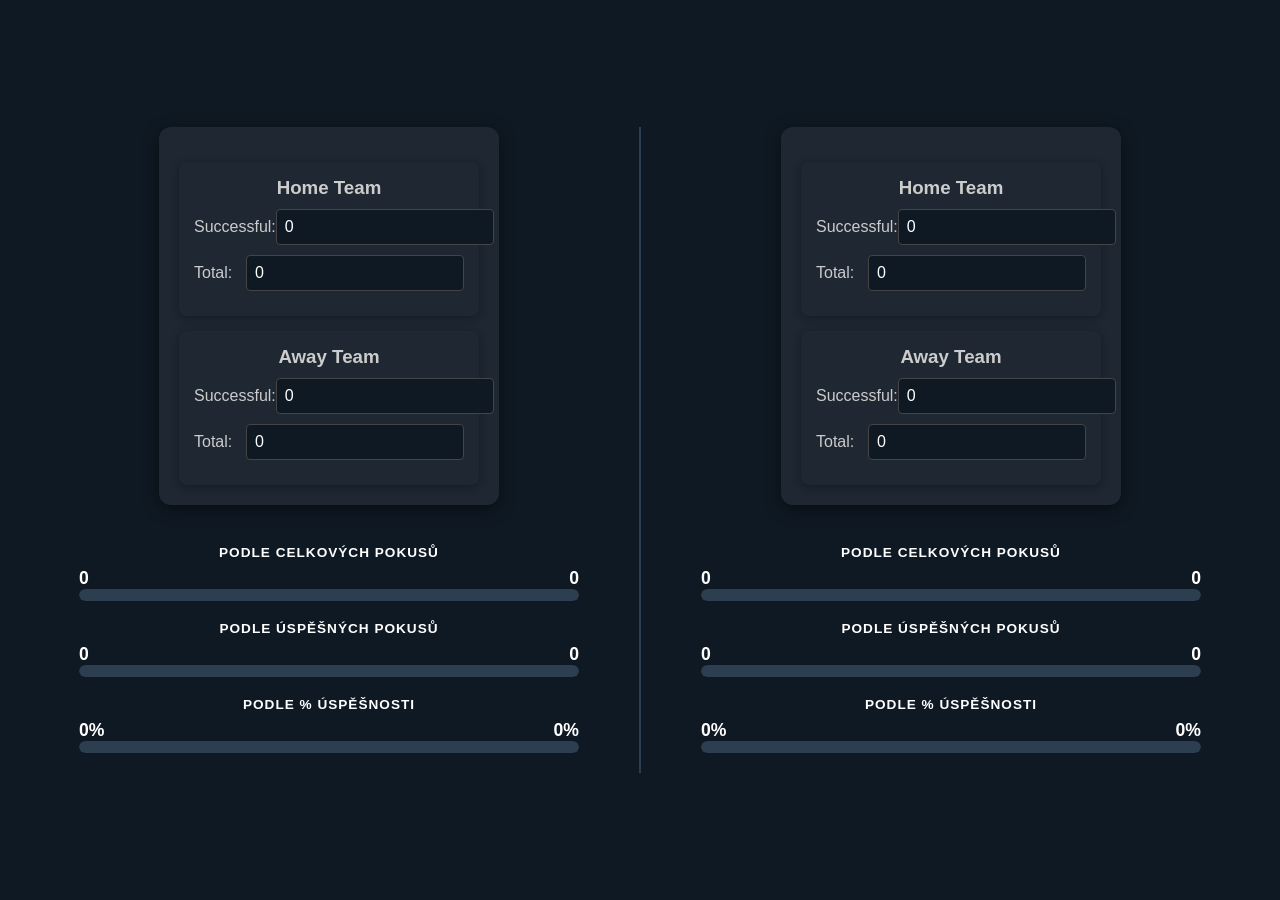
==== index.html @ d3aed13c "Rename stats.html to index.html" ====
<!DOCTYPE html>
<html lang="cs">
<head>
    <meta charset="UTF-8">
    <meta name="viewport" content="width=device-width, initial-scale=1.0">
    <title>Stats Thermometer Simulator</title>
    <style>
        body {
            font-family: -apple-system, BlinkMacSystemFont, "Segoe UI", Roboto, Helvetica, Arial, sans-serif;
            background-color: #0f1923; /* Tmavé pozadí jako na screenu */
            color: white;
            display: flex;
            flex-direction: column;
            align-items: center;
            justify-content: center;
            height: 100vh;
            margin: 0;
        }

        /* Styles for the main container holding two simulators */
        #app-container {
            display: flex;
            justify-content: center;
            align-items: flex-start; /* Align items to the top if they have different heights */
            gap: 40px; /* Space between simulators */
            padding: 20px;
            box-sizing: border-box;
            width: 100%; /* Take full width */
            max-width: 1200px; /* Limit overall width */
        }

        .simulator-instance {
            display: flex;
            flex-direction: column;
            align-items: center;
            /* Flex-grow to allow expansion, flex-shrink to allow shrinking, flex-basis to set initial size */
            flex: 1 1 45%; /* Each simulator takes roughly 45% of width, allowing gap */
            min-width: 350px; /* Minimum width for each simulator */
            max-width: 500px; /* Max width for each simulator */
        }

        /* Separator style */
        .simulator-separator {
            width: 2px;
            background-color: #2c3e50; /* Dark grey line */
            height: 100%; /* Take full height of app-container content */
            align-self: stretch; /* Make it stretch to fill the height */
            margin: 0 20px;
        }


        .controls {
            background: #1e2732;
            padding: 20px;
            border-radius: 12px;
            margin-bottom: 40px;
            width: 300px;
            box-shadow: 0 4px 15px rgba(0,0,0,0.5);
        }

        .control-group {
            margin-bottom: 15px;
        }

        label {
            display: block;
            margin-bottom: 5px;
            font-size: 0.9em;
            color: #ccc;
        }

        input[type="range"] {
            width: 100%;
            cursor: pointer;
        }

        .values-display {
            display: flex;
            justify-content: space-between;
            margin-bottom: 5px;
            font-weight: bold;
        }

        /* --- VIZUALIZACE TEPLOMĚRU --- */
        .stat-row {
            width: 500px;
            margin-bottom: 20px;
        }

        .stat-title {
            text-align: center;
            font-weight: bold;
            margin-bottom: 8px;
            text-transform: uppercase;
            font-size: 0.85em;
            letter-spacing: 1px;
        }

        .bar-container {
            display: flex;
            align-items: center;
            height: 12px; /* Výška baru */
            background-color: #0f1923;
            border-radius: 6px;
            overflow: hidden;
            position: relative;
        }

        /* Pozadí pro prázdná místa (volitelné) */
        .bar-bg {
            position: absolute;
            top: 0; left: 0; right: 0; bottom: 0;
            background: #2c3e50;
            z-index: 0;
            border-radius: 6px;
        }

        .bar {
            height: 100%;
            transition: width 0.3s ease; /* Animace změny */
            z-index: 1;
        }

        .bar-home {
            background-color: #e31b23; /* Červená */
        }

        .bar-away {
            background-color: #ffffff; /* Bílá */
        }

        /* New styles for segments to make bars grow from center */
        .bar-segment {
            height: 100%;
            display: flex;
            flex: 1; /* Each takes 50% width of the container */
            align-items: center;
        }
        .bar-segment.left {
            justify-content: flex-end; /* Bar grows from right to left (towards center) */
            padding-right: 2px; /* For the middle gap */
        }
        .bar-segment.right {
            justify-content: flex-start; /* Bar grows from left to right (towards center) */
            padding-left: 2px; /* For the middle gap */
        }

        .numbers {
            display: flex;
            justify-content: space-between;
            margin-top: 5px;
            font-weight: bold;
            font-size: 1.1em;
        }

        /* New styles for team input sections */
        .team-inputs {
            background: #1e2732;
            padding: 15px;
            border-radius: 8px;
            margin-top: 15px;
            box-shadow: 0 2px 10px rgba(0,0,0,0.3);
            width: 100%; /* Make team inputs fill their container */
            box-sizing: border-box; /* Include padding in width */
        }

        .team-inputs h3 {
            margin-top: 0;
            margin-bottom: 10px;
            color: #ccc;
            text-align: center;
        }

        .input-group {
            display: flex;
            justify-content: space-between;
            align-items: center;
            margin-bottom: 10px;
        }

        .input-group label {
            flex-basis: 40%;
            margin-bottom: 0;
            font-size: 1em;
        }

        .input-group input[type="number"] {
            flex-basis: 55%;
            padding: 8px;
            border: 1px solid #444;
            border-radius: 4px;
            background-color: #0f1923;
            color: white;
            font-size: 1em;
        }
    </style>
</head>
<body>

    <div id="app-container"></div>

    <script>
        // Modified update function to accept instanceId
        function update(instanceId) {
            // Helper function to get element by ID with instanceId suffix
            const getEl = (id) => document.getElementById(id + instanceId);

            // 1. Získání hodnot z nových textových polí
            const homeSuccessful = parseInt(getEl('homeSuccessful').value) || 0;
            const homeTotal = parseInt(getEl('homeTotal').value) || 0;
            const awaySuccessful = parseInt(getEl('awaySuccessful').value) || 0;
            const awayTotal = parseInt(getEl('awayTotal').value) || 0;

            // Ensure total attempts are not zero to avoid division by zero
            const safeHomeTotal = homeTotal === 0 ? 1 : homeTotal;
            const safeAwayTotal = awayTotal === 0 ? 1 : awayTotal;

            // Calculate percentages
            const homePercentage = (homeSuccessful / safeHomeTotal) * 100;
            const awayPercentage = (awaySuccessful / safeAwayTotal) * 100;

            // Update textů pro složené statistiky
            getEl('displayHomeComposite').innerText = homeTotal; // Zobrazuje pouze celkové pokusy
            getEl('displayAwayComposite').innerText = awayTotal; // Zobrazuje pouze celkové pokusy
            getEl('displayHomeSuccessfulValue').innerText = homeSuccessful;
            getEl('displayAwaySuccessfulValue').innerText = awaySuccessful;
            getEl('displayHomePercentage').innerText = `${homePercentage.toFixed(0)}%`; // New display for percentage bar
            getEl('displayAwayPercentage').innerText = `${awayPercentage.toFixed(0)}%`; // New display for percentage bar

            let widthHomeTotal = 0;
            let widthAwayTotal = 0;
            let widthHomeSuccessful = 0;
            let widthAwaySuccessful = 0;
            let widthHomePercentage = 0; // New width variable
            let widthAwayPercentage = 0; // New width variable

            // LOGIKA pro horní teploměr (Podle celkových pokusů)
            const totalAllAttempts = homeTotal + awayTotal;
            if (totalAllAttempts === 0) {
                widthHomeTotal = 0;
                widthAwayTotal = 0;
            } else {
                widthHomeTotal = (homeTotal / totalAllAttempts) * 100;
                widthAwayTotal = (awayTotal / totalAllAttempts) * 100;
            }

            // LOGIKA pro dolní teploměr (Podle úspěšných pokusů)
            const totalAllSuccessful = homeSuccessful + awaySuccessful;
            if (totalAllSuccessful === 0) {
                widthHomeSuccessful = 0;
                widthAwaySuccessful = 0;
            } else {
                widthHomeSuccessful = (homeSuccessful / totalAllSuccessful) * 100;
                widthAwaySuccessful = (awaySuccessful / totalAllSuccessful) * 100;
            }

            // LOGIKA pro třetí teploměr (Podle % úspěšnosti)
            widthHomePercentage = homePercentage;
            widthAwayPercentage = awayPercentage;

            // Cap at 100%
            if (widthHomePercentage > 100) widthHomePercentage = 100;
            if (widthAwayPercentage > 100) widthAwayPercentage = 100;


            // Aplikace do CSS (změněno pro tři bary)
            // Dynamická změna barev podle větší hodnoty pro horní bar (Podle celkových pokusů)
            if (homeTotal > awayTotal) {
                getEl('barHomeTotal').style.backgroundColor = '#e31b23'; // Červená
                getEl('barAwayTotal').style.backgroundColor = '#ffffff'; // Bílá
            } else if (awayTotal > homeTotal) {
                getEl('barHomeTotal').style.backgroundColor = '#ffffff'; // Bílá
                getEl('barAwayTotal').style.backgroundColor = '#e31b23'; // Červená
            } else { // homeTotal == awayTotal
                getEl('barHomeTotal').style.backgroundColor = '#ffffff'; // Bílá
                getEl('barAwayTotal').style.backgroundColor = '#ffffff'; // Bílá
            }

            // Dynamická změna barev podle větší hodnoty pro druhý bar (Podle úspěšných pokusů)
            if (homeSuccessful > awaySuccessful) {
                getEl('barHomeSuccessful').style.backgroundColor = '#e31b23'; // Červená
                getEl('barAwaySuccessful').style.backgroundColor = '#ffffff'; // Bílá
            } else if (awaySuccessful > homeSuccessful) {
                getEl('barHomeSuccessful').style.backgroundColor = '#ffffff'; // Bílá
                getEl('barAwaySuccessful').style.backgroundColor = '#e31b23'; // Červená
            } else { // homeSuccessful == awaySuccessful
                getEl('barHomeSuccessful').style.backgroundColor = '#ffffff'; // Bílá
                getEl('barAwaySuccessful').style.backgroundColor = '#ffffff'; // Bílá
            }

            // Dynamická změna barev podle větší hodnoty pro třetí bar (Podle % úspěšnosti)
            if (homePercentage > awayPercentage) {
                getEl('barHomePercentage').style.backgroundColor = '#e31b23'; // Červená
                getEl('barAwayPercentage').style.backgroundColor = '#ffffff'; // Bílá
            } else if (awayPercentage > homePercentage) {
                getEl('barHomePercentage').style.backgroundColor = '#ffffff'; // Bílá
                getEl('barAwayPercentage').style.backgroundColor = '#e31b23'; // Červená
            } else { // homePercentage == awayPercentage
                getEl('barHomePercentage').style.backgroundColor = '#ffffff'; // Bílá
                getEl('barAwayPercentage').style.backgroundColor = '#ffffff'; // Bílá
            }

            getEl('barHomeTotal').style.width = widthHomeTotal + '%';
            getEl('barAwayTotal').style.width = widthAwayTotal + '%';
            getEl('barHomeSuccessful').style.width = widthHomeSuccessful + '%';
            getEl('barAwaySuccessful').style.width = widthAwaySuccessful + '%';
            getEl('barHomePercentage').style.width = widthHomePercentage + '%'; // New width application
            getEl('barAwayPercentage').style.width = widthAwayPercentage + '%'; // New width application
        }

        // Function to generate simulator HTML with unique IDs
        function generateSimulator(instanceId) {
            return `
                <div class="simulator-instance">
                    <div class="controls">
                        <div class="team-inputs">
                            <h3>Home Team</h3>
                            <div class="input-group">
                                <label for="homeSuccessful${instanceId}">Successful:</label>
                                <input type="number" id="homeSuccessful${instanceId}" value="0" oninput="update('${instanceId}')">
                            </div>
                            <div class="input-group">
                                <label for="homeTotal${instanceId}">Total:</label>
                                <input type="number" id="homeTotal${instanceId}" value="0" oninput="update('${instanceId}')">
                            </div>
                        </div>

                        <div class="team-inputs">
                            <h3>Away Team</h3>
                            <div class="input-group">
                                <label for="awaySuccessful${instanceId}">Successful:</label>
                                <input type="number" id="awaySuccessful${instanceId}" value="0" oninput="update('${instanceId}')">
                            </div>
                            <div class="input-group">
                                <label for="awayTotal${instanceId}">Total:</label>
                                <input type="number" id="awayTotal${instanceId}" value="0" oninput="update('${instanceId}')">
                            </div>
                        </div>
                    </div>

                    <div class="stat-row">
                        <div class="stat-title">Podle celkových pokusů</div>
                        
                        <div class="numbers">
                            <span id="displayHomeComposite${instanceId}">0</span>
                            <span id="displayAwayComposite${instanceId}">0</span>
                        </div>

                        <div class="bar-container">
                            <div class="bar-bg"></div>
                            <div class="bar-segment left">
                                <div class="bar bar-home" id="barHomeTotal${instanceId}"></div>
                            </div>
                            <div class="bar-segment right">
                                <div class="bar bar-away" id="barAwayTotal${instanceId}"></div>
                            </div>
                        </div>
                    </div>

                    <div class="stat-row">
                        <div class="stat-title">Podle úspěšných pokusů</div>
                        
                        <div class="numbers">
                            <span id="displayHomeSuccessfulValue${instanceId}">0</span>
                            <span id="displayAwaySuccessfulValue${instanceId}">0</span>
                        </div>

                        <div class="bar-container">
                            <div class="bar-bg"></div>
                            <div class="bar-segment left">
                                <div class="bar bar-home" id="barHomeSuccessful${instanceId}"></div>
                            </div>
                            <div class="bar-segment right">
                                <div class="bar bar-away" id="barAwaySuccessful${instanceId}"></div>
                            </div>
                        </div>
                    </div>

                    <div class="stat-row">
                        <div class="stat-title">Podle % úspěšnosti</div>
                        
                        <div class="numbers">
                            <span id="displayHomePercentage${instanceId}">0%</span>
                            <span id="displayAwayPercentage${instanceId}">0%</span>
                        </div>

                        <div class="bar-container">
                            <div class="bar-bg"></div>
                            <div class="bar-segment left">
                                <div class="bar bar-home" id="barHomePercentage${instanceId}"></div>
                            </div>
                            <div class="bar-segment right">
                                <div class="bar bar-away" id="barAwayPercentage${instanceId}"></div>
                            </div>
                        </div>
                    </div>
                </div>
            `;
        }

        // Init: Generate two simulators and append them
        document.addEventListener('DOMContentLoaded', () => {
            const appContainer = document.getElementById('app-container');
            appContainer.innerHTML = generateSimulator('1');
            appContainer.innerHTML += `<div class="simulator-separator"></div>`; // Separator
            appContainer.innerHTML += generateSimulator('2');

            // Initial update for both instances
            update('1');
            update('2');
        });
    </script>
</body>
</html>
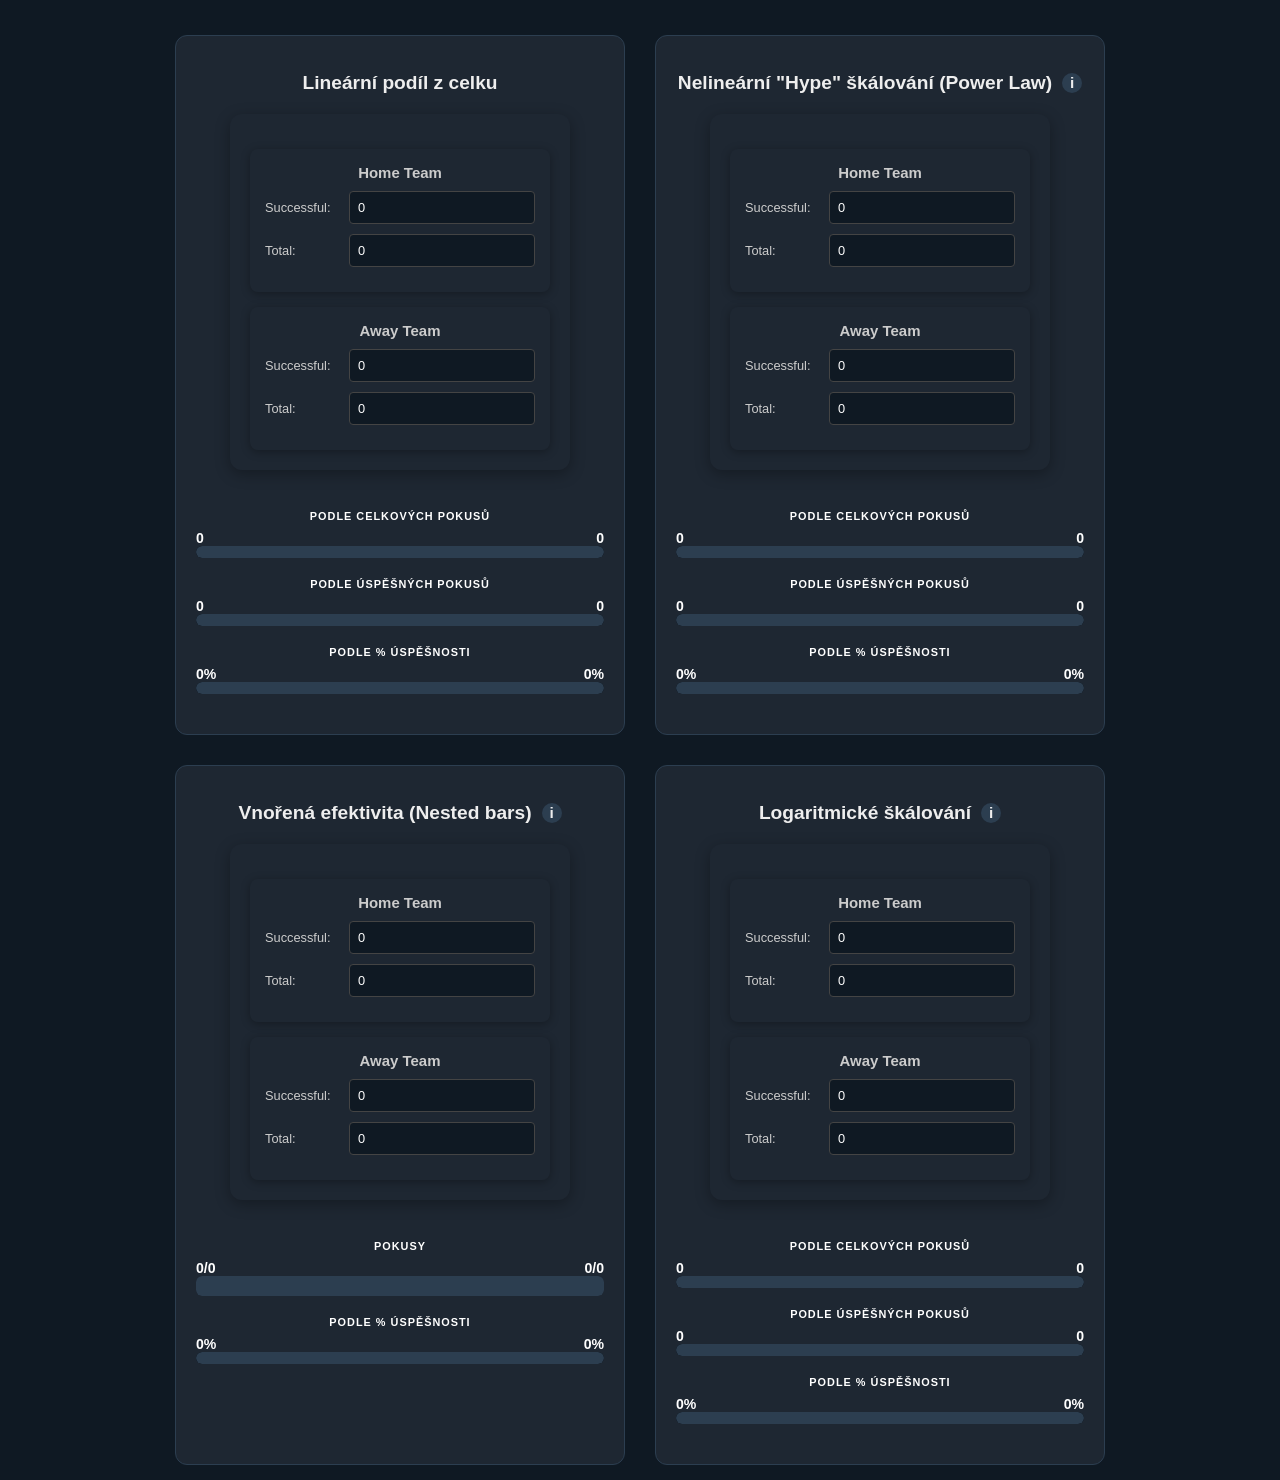
==== commit 1dc6d278: "Add files via upload" ====
--- a/index.html
+++ b/index.html
@@ -12,50 +12,135 @@
             display: flex;
             flex-direction: column;
             align-items: center;
-            justify-content: center;
-            height: 100vh;
+            /* Removed justify-content: center and height: 100vh */
+            min-height: 100vh; /* Ensure it takes at least 100vh, but can grow */
             margin: 0;
+            font-size: 0.8em; /* Global font size reduction */
+            padding-top: 20px; /* Add some top padding */
         }
 
         /* Styles for the main container holding two simulators */
         #app-container {
-            display: flex;
+            display: grid; /* Changed to grid */
+            grid-template-columns: 1fr 1fr; /* Two equal columns */
+            gap: 30px; /* Reduced gap slightly for 80% scale */
+            padding: 15px; /* Reduced padding */
+            box-sizing: border-box;
+            width: 100%;
+            max-width: 960px; /* Scaled down to 80% of 1200px */
+        }
+
+        .simulator-instance {
+            display: flex;
+            flex-direction: column;
+            align-items: center;
+            width: 100%; /* Fill the grid cell */
+            box-sizing: border-box; /* Include padding in width */
+            max-width: none; /* Remove previous max-width */
+            /* Add border for visual separation */
+            border: 1px solid #2c3e50;
+            border-radius: 12px;
+            padding: 20px;
+            background: #1e2732;
+        }
+
+        .simulator-title {
+            font-size: 1.5em;
+            font-weight: bold;
+            margin-bottom: 20px;
+            color: #eee;
+            text-align: center;
+            display: flex; /* To align title and icon */
+            align-items: center;
             justify-content: center;
-            align-items: flex-start; /* Align items to the top if they have different heights */
-            gap: 40px; /* Space between simulators */
-            padding: 20px;
-            box-sizing: border-box;
-            width: 100%; /* Take full width */
-            max-width: 1200px; /* Limit overall width */
-        }
-
-        .simulator-instance {
-            display: flex;
-            flex-direction: column;
-            align-items: center;
-            /* Flex-grow to allow expansion, flex-shrink to allow shrinking, flex-basis to set initial size */
-            flex: 1 1 45%; /* Each simulator takes roughly 45% of width, allowing gap */
-            min-width: 350px; /* Minimum width for each simulator */
-            max-width: 500px; /* Max width for each simulator */
-        }
-
-        /* Separator style */
-        .simulator-separator {
-            width: 2px;
-            background-color: #2c3e50; /* Dark grey line */
-            height: 100%; /* Take full height of app-container content */
-            align-self: stretch; /* Make it stretch to fill the height */
-            margin: 0 20px;
+            gap: 10px; /* Space between title and icon */
+        }
+
+        .info-icon {
+            position: relative;
+            display: inline-flex; /* Use inline-flex for proper alignment */
+            width: 20px;
+            height: 20px;
+            border-radius: 50%;
+            background-color: #2c3e50; /* Dark grey background */
+            color: #eee;
+            font-size: 0.8em;
+            font-weight: bold;
+            justify-content: center;
+            align-items: center;
+            cursor: pointer;
+            transition: background-color 0.2s ease;
+        }
+
+        .info-icon:hover {
+            background-color: #34495e; /* Slightly lighter on hover */
+        }
+
+        .tooltip-text {
+            visibility: hidden;
+            width: 250px;
+            background-color: #333;
+            color: #fff;
+            text-align: left;
+            border-radius: 6px;
+            padding: 10px;
+            position: absolute;
+            z-index: 10;
+            top: 125%; /* Position below the icon */
+            
+            /* Default: centered */
+            left: 50%;
+            transform: translateX(-50%); 
+
+            opacity: 0;
+            transition: opacity 0.3s;
+            font-size: 0.8em;
+            box-shadow: 0 4px 15px rgba(0,0,0,0.5);
+            pointer-events: none;
+        }
+
+        /* Adjust tooltip for icons in the right column */
+        #app-container > .simulator-instance:nth-child(2) .info-icon .tooltip-text, /* Top right */
+        #app-container > .simulator-instance:nth-child(4) .info-icon .tooltip-text { /* Bottom right */
+            left: auto; /* Reset left */
+            right: 0; /* Align to the right edge of the info-icon */
+            transform: translateX(0); /* Reset transform */
+        }
+
+        .info-icon:hover .tooltip-text {
+            visibility: visible;
+            opacity: 1;
+        }
+
+        /* Arrow for the tooltip */
+        .tooltip-text::after {
+            content: "";
+            position: absolute;
+            bottom: 100%; /* Position above the tooltip, pointing upwards */
+            left: 50%;
+            margin-left: -5px;
+            border-width: 5px;
+            border-style: solid;
+            border-color: transparent transparent #333 transparent; /* Arrow points up */
+        }
+
+        /* Adjust tooltip arrow for icons in the right column */
+        #app-container > .simulator-instance:nth-child(2) .info-icon .tooltip-text::after, /* Top right */
+        #app-container > .simulator-instance:nth-child(4) .info-icon .tooltip-text::after { /* Bottom right */
+            left: auto; /* Reset left */
+            right: 5px; /* Position arrow from the right */
+            margin-left: 0; /* Reset margin-left */
         }
 
 
         .controls {
-            background: #1e2732;
+            background: #1e2732; /* Keep dark background, but this is now inside .simulator-instance background */
             padding: 20px;
             border-radius: 12px;
             margin-bottom: 40px;
-            width: 300px;
-            box-shadow: 0 4px 15px rgba(0,0,0,0.5);
+            width: 100%; /* Make controls responsive within simulator instance */
+            max-width: 300px; /* Retain visual size of controls */
+            box-shadow: 0 4px 15px rgba(0,0,0,0.3);
         }
 
         .control-group {
@@ -83,7 +168,8 @@
 
         /* --- VIZUALIZACE TEPLOMĚRU --- */
         .stat-row {
-            width: 500px;
+            width: 100%; /* Make stat-row responsive within simulator instance */
+            max-width: 500px; /* Retain visual size of stat-row */
             margin-bottom: 20px;
         }
 
@@ -193,6 +279,73 @@
             color: white;
             font-size: 1em;
         }
+
+        /* Styles for Nested Bars */
+        .nested-bar-container { /* This is the outer most container for the whole bar visualization */
+            height: 20px; /* Slightly taller for nested effect */
+            background-color: transparent; /* Changed to transparent, segments will define background */
+            border-radius: 6px;
+            overflow: hidden;
+            display: flex;
+            align-items: center;
+        }
+
+        .nested-bar-segment { /* Contains one outer bar */
+            height: 100%;
+            display: flex;
+            flex: 1;
+            align-items: center;
+            position: relative; /* Context for absolute positioning of outer/inner if needed, but inner is relative to outer */
+            overflow: hidden; /* Ensure inner bar is clipped by outer bar's boundary */
+        }
+
+        .nested-bar-outer { /* Bar A: Total Attempts */
+            background-color: #555; /* Darker grey for total attempts */
+            height: 100%;
+            position: relative; /* Context for inner bar */
+            width: 0%; /* Initial width set by JS */
+            transition: width 0.3s ease;
+            display: flex; /* To contain inner bar */
+            align-items: center;
+            /* Debugging styles */
+            /* min-width: 5px; */ 
+            /* border: 1px solid blue; */ 
+        }
+
+        .nested-bar-inner { /* Bar B: Successful Attempts, inside outer bar */
+            height: 100%;
+            position: absolute; /* Position within its parent (.nested-bar-outer) */
+            top: 0;
+            width: 0%; /* Initial width set by JS */
+            transition: width 0.3s ease;
+            z-index: 2;
+            /* No debugging min-width, border */
+            /* Removed temporary green background, will be set dynamically by JS */
+        }
+
+        /* Adjust positioning for left segment's outer/inner bars */
+        .nested-bar-segment.left .nested-bar-outer,
+        .nested-bar-segment.left .nested-bar-inner {
+            transform-origin: right;
+            right: 0;
+            left: auto; /* Push to the right edge of its parent */
+            border-top-right-radius: 0;
+            border-bottom-right-radius: 0;
+            border-top-left-radius: 6px;
+            border-bottom-left-radius: 6px;
+        }
+        
+        .nested-bar-segment.right .nested-bar-outer,
+        .nested-bar-segment.right .nested-bar-inner {
+            transform-origin: left;
+            left: 0;
+            right: auto;
+            border-top-left-radius: 0;
+            border-bottom-left-radius: 0;
+            border-top-right-radius: 6px;
+            border-bottom-right-radius: 6px;
+        }
+
     </style>
 </head>
 <body>
@@ -220,12 +373,24 @@
             const awayPercentage = (awaySuccessful / safeAwayTotal) * 100;
 
             // Update textů pro složené statistiky
-            getEl('displayHomeComposite').innerText = homeTotal; // Zobrazuje pouze celkové pokusy
-            getEl('displayAwayComposite').innerText = awayTotal; // Zobrazuje pouze celkové pokusy
-            getEl('displayHomeSuccessfulValue').innerText = homeSuccessful;
-            getEl('displayAwaySuccessfulValue').innerText = awaySuccessful;
-            getEl('displayHomePercentage').innerText = `${homePercentage.toFixed(0)}%`; // New display for percentage bar
-            getEl('displayAwayPercentage').innerText = `${awayPercentage.toFixed(0)}%`; // New display for percentage bar
+            // displayHomePercentage and displayAwayPercentage exist for all instances
+            getEl('displayHomePercentage').innerText = `${homePercentage.toFixed(0)}%`;
+            getEl('displayAwayPercentage').innerText = `${awayPercentage.toFixed(0)}%`;
+
+            if (instanceId === '3') {
+                // For instance 3 (Nested Bars)
+                // "Efektivita" bar uses displayHomeComposite/AwayComposite to show total attempts.
+                // It should show Successful/Total ratio
+                getEl('displayHomeComposite').innerText = `${homeSuccessful}/${homeTotal}`;
+                getEl('displayAwayComposite').innerText = `${awaySuccessful}/${awayTotal}`;
+                // displayHomeSuccessfulValue and displayAwaySuccessfulValue do not exist for instance 3
+            } else {
+                // For instances 1, 2, 4 (Normal Bars)
+                getEl('displayHomeComposite').innerText = homeTotal;
+                getEl('displayAwayComposite').innerText = awayTotal;
+                getEl('displayHomeSuccessfulValue').innerText = homeSuccessful;
+                getEl('displayAwaySuccessfulValue').innerText = awaySuccessful;
+            }
 
             let widthHomeTotal = 0;
             let widthAwayTotal = 0;
@@ -234,27 +399,105 @@
             let widthHomePercentage = 0; // New width variable
             let widthAwayPercentage = 0; // New width variable
 
-            // LOGIKA pro horní teploměr (Podle celkových pokusů)
-            const totalAllAttempts = homeTotal + awayTotal;
-            if (totalAllAttempts === 0) {
-                widthHomeTotal = 0;
-                widthAwayTotal = 0;
-            } else {
-                widthHomeTotal = (homeTotal / totalAllAttempts) * 100;
-                widthAwayTotal = (awayTotal / totalAllAttempts) * 100;
+            // --- Logika škálování pro různé instance ---
+            if (instanceId === '1') {
+                // LOGIKA pro horní teploměr (Podle celkových pokusů) - Lineární podíl z celku
+                const totalAllAttempts = homeTotal + awayTotal;
+                if (totalAllAttempts === 0) {
+                    widthHomeTotal = 0;
+                    widthAwayTotal = 0;
+                } else {
+                    widthHomeTotal = (homeTotal / totalAllAttempts) * 100;
+                    widthAwayTotal = (awayTotal / totalAllAttempts) * 100;
+                }
+
+                // LOGIKA pro dolní teploměr (Podle úspěšných pokusů) - Lineární podíl z celku
+                const totalAllSuccessful = homeSuccessful + awaySuccessful;
+                if (totalAllSuccessful === 0) {
+                    widthHomeSuccessful = 0;
+                    widthAwaySuccessful = 0;
+                } else {
+                    widthHomeSuccessful = (homeSuccessful / totalAllSuccessful) * 100;
+                    widthAwaySuccessful = (awaySuccessful / totalAllSuccessful) * 100;
+                }
+            } else if (instanceId === '2') {
+                // LOGIKA pro horní teploměr (Podle celkových pokusů) - Nelineární "Hype" škálování (Power Law)
+                const powerFactor = 2; // Nastavte faktor umocnění (např. 2 nebo 3)
+                const homeTotalPowered = Math.pow(homeTotal, powerFactor);
+                const awayTotalPowered = Math.pow(awayTotal, powerFactor);
+                const totalAllAttemptsPowered = homeTotalPowered + awayTotalPowered;
+                
+                if (totalAllAttemptsPowered === 0) {
+                    widthHomeTotal = 0;
+                    widthAwayTotal = 0;
+                } else {
+                    widthHomeTotal = (homeTotalPowered / totalAllAttemptsPowered) * 100;
+                    widthAwayTotal = (awayTotalPowered / totalAllAttemptsPowered) * 100;
+                }
+
+                // LOGIKA pro dolní teploměr (Podle úspěšných pokusů) - Nelineární "Hype" škálování (Power Law)
+                const homeSuccessfulPowered = Math.pow(homeSuccessful, powerFactor);
+                const awaySuccessfulPowered = Math.pow(awaySuccessful, powerFactor);
+                const totalAllSuccessfulPowered = homeSuccessfulPowered + awaySuccessfulPowered;
+
+                if (totalAllSuccessfulPowered === 0) {
+                    widthHomeSuccessful = 0;
+                    widthAwaySuccessful = 0;
+                } else {
+                    widthHomeSuccessful = (homeSuccessfulPowered / totalAllSuccessfulPowered) * 100;
+                    widthAwaySuccessful = (awaySuccessfulPowered / totalAllSuccessfulPowered) * 100;
+                }
+            } else if (instanceId === '3') {
+                // LOGIKA pro vnořenou efektivitu (Nested Bars)
+                // Outer bar (Total Attempts) - Lineární podíl z celku (PROPORTIONAL SCALING)
+                const totalAllAttempts = homeTotal + awayTotal;
+                if (totalAllAttempts === 0) {
+                    widthHomeTotal = 0;
+                    widthAwayTotal = 0;
+                } else {
+                    widthHomeTotal = (homeTotal / totalAllAttempts) * 100;
+                    widthAwayTotal = (awayTotal / totalAllAttempts) * 100;
+                }
+
+                // Inner bar (Successful Attempts) - Represents successful % OF THE TOTAL ATTEMPTS
+                widthHomeSuccessful = homeTotal === 0 ? 0 : (homeSuccessful / homeTotal) * 100; 
+                widthAwaySuccessful = awayTotal === 0 ? 0 : (awaySuccessful / awayTotal) * 100; 
+                
+                // Cap widths at 100%
+                if (widthHomeTotal > 100) widthHomeTotal = 100;
+                if (widthAwayTotal > 100) widthAwayTotal = 100;
+                if (widthHomeSuccessful > 100) widthHomeSuccessful = 100; 
+                if (widthAwaySuccessful > 100) widthAwaySuccessful = 100; 
+            } else if (instanceId === '4') {
+                // LOGIKA pro logaritmické škálování
+                // Pro zabránění log(0) a aby malé hodnoty nebyly nulové, použijeme log(value + 1)
+                const homeTotalLog = Math.log(homeTotal + 1);
+                const awayTotalLog = Math.log(awayTotal + 1);
+                const totalAllAttemptsLog = homeTotalLog + awayTotalLog;
+
+                if (totalAllAttemptsLog === 0) {
+                    widthHomeTotal = 0;
+                    widthAwayTotal = 0;
+                } else {
+                    widthHomeTotal = (homeTotalLog / totalAllAttemptsLog) * 100;
+                    widthAwayTotal = (awayTotalLog / totalAllAttemptsLog) * 100;
+                }
+
+                const homeSuccessfulLog = Math.log(homeSuccessful + 1);
+                const awaySuccessfulLog = Math.log(awaySuccessful + 1);
+                const totalAllSuccessfulLog = homeSuccessfulLog + awaySuccessfulLog;
+
+                if (totalAllSuccessfulLog === 0) {
+                    widthHomeSuccessful = 0;
+                    widthAwaySuccessful = 0;
+                } else {
+                    widthHomeSuccessful = (homeSuccessfulLog / totalAllSuccessfulLog) * 100;
+                    widthAwaySuccessful = (awaySuccessfulLog / totalAllSuccessfulLog) * 100;
+                }
             }
 
-            // LOGIKA pro dolní teploměr (Podle úspěšných pokusů)
-            const totalAllSuccessful = homeSuccessful + awaySuccessful;
-            if (totalAllSuccessful === 0) {
-                widthHomeSuccessful = 0;
-                widthAwaySuccessful = 0;
-            } else {
-                widthHomeSuccessful = (homeSuccessful / totalAllSuccessful) * 100;
-                widthAwaySuccessful = (awaySuccessful / totalAllSuccessful) * 100;
-            }
-
-            // LOGIKA pro třetí teploměr (Podle % úspěšnosti)
+
+            // LOGIKA pro třetí teploměr (Podle % úspěšnosti) - Stejná pro obě instance
             widthHomePercentage = homePercentage;
             widthAwayPercentage = awayPercentage;
 
@@ -265,28 +508,34 @@
 
             // Aplikace do CSS (změněno pro tři bary)
             // Dynamická změna barev podle větší hodnoty pro horní bar (Podle celkových pokusů)
-            if (homeTotal > awayTotal) {
-                getEl('barHomeTotal').style.backgroundColor = '#e31b23'; // Červená
-                getEl('barAwayTotal').style.backgroundColor = '#ffffff'; // Bílá
-            } else if (awayTotal > homeTotal) {
-                getEl('barHomeTotal').style.backgroundColor = '#ffffff'; // Bílá
-                getEl('barAwayTotal').style.backgroundColor = '#e31b23'; // Červená
-            } else { // homeTotal == awayTotal
-                getEl('barHomeTotal').style.backgroundColor = '#ffffff'; // Bílá
-                getEl('barAwayTotal').style.backgroundColor = '#ffffff'; // Bílá
+            if (instanceId !== '3') { // Only apply this color logic to non-nested total bars
+                if (homeTotal > awayTotal) {
+                    getEl('barHomeTotal').style.backgroundColor = '#e31b23'; // Červená
+                    getEl('barAwayTotal').style.backgroundColor = '#ffffff'; // Bílá
+                } else if (awayTotal > homeTotal) {
+                    getEl('barHomeTotal').style.backgroundColor = '#ffffff'; // Bílá
+                    getEl('barAwayTotal').style.backgroundColor = '#e31b23'; // Červená
+                } else { // homeTotal == awayTotal
+                    getEl('barHomeTotal').style.backgroundColor = '#ffffff'; // Bílá
+                    getEl('barAwayTotal').style.backgroundColor = '#ffffff'; // Bílá
+                }
             }
 
+
             // Dynamická změna barev podle větší hodnoty pro druhý bar (Podle úspěšných pokusů)
-            if (homeSuccessful > awaySuccessful) {
-                getEl('barHomeSuccessful').style.backgroundColor = '#e31b23'; // Červená
-                getEl('barAwaySuccessful').style.backgroundColor = '#ffffff'; // Bílá
-            } else if (awaySuccessful > homeSuccessful) {
-                getEl('barHomeSuccessful').style.backgroundColor = '#ffffff'; // Bílá
-                getEl('barAwaySuccessful').style.backgroundColor = '#e31b23'; // Červená
-            } else { // homeSuccessful == awaySuccessful
-                getEl('barHomeSuccessful').style.backgroundColor = '#ffffff'; // Bílá
-                getEl('barAwaySuccessful').style.backgroundColor = '#ffffff'; // Bílá
+            if (instanceId !== '3') { // Only apply this color logic to non-nested successful bars
+                if (homeSuccessful > awaySuccessful) {
+                    getEl('barHomeSuccessful').style.backgroundColor = '#e31b23'; // Červená
+                    getEl('barAwaySuccessful').style.backgroundColor = '#ffffff'; // Bílá
+                } else if (awaySuccessful > homeSuccessful) {
+                    getEl('barHomeSuccessful').style.backgroundColor = '#ffffff'; // Bílá
+                    getEl('barAwaySuccessful').style.backgroundColor = '#e31b23'; // Červená
+                } else { // homeSuccessful == awaySuccessful
+                    getEl('barHomeSuccessful').style.backgroundColor = '#ffffff'; // Bílá
+                    getEl('barAwaySuccessful').style.backgroundColor = '#ffffff'; // Bílá
+                }
             }
+            
 
             // Dynamická změna barev podle větší hodnoty pro třetí bar (Podle % úspěšnosti)
             if (homePercentage > awayPercentage) {
@@ -295,23 +544,128 @@
             } else if (awayPercentage > homePercentage) {
                 getEl('barHomePercentage').style.backgroundColor = '#ffffff'; // Bílá
                 getEl('barAwayPercentage').style.backgroundColor = '#e31b23'; // Červená
-            } else { // homePercentage == awayPercentage
+            } else { // homePercentage == awaySuccessful
                 getEl('barHomePercentage').style.backgroundColor = '#ffffff'; // Bílá
                 getEl('barAwayPercentage').style.backgroundColor = '#ffffff'; // Bílá
             }
 
-            getEl('barHomeTotal').style.width = widthHomeTotal + '%';
-            getEl('barAwayTotal').style.width = widthAwayTotal + '%';
-            getEl('barHomeSuccessful').style.width = widthHomeSuccessful + '%';
-            getEl('barAwaySuccessful').style.width = widthAwaySuccessful + '%';
+            // If it's a nested bar, apply widths to nested elements
+            if (instanceId === '3') {
+                getEl('nestedBarHomeTotal').style.width = widthHomeTotal + '%'; // Outer bar
+                getEl('nestedBarAwayTotal').style.width = widthAwayTotal + '%'; // Outer bar
+
+                getEl('nestedBarHomeSuccessful').style.width = widthHomeSuccessful + '%'; // Inner bar
+                getEl('nestedBarAwaySuccessful').style.width = widthAwaySuccessful + '%'; // Inner bar
+
+                // Color for nested bars, which is handled here directly since they have specific names
+                getEl('nestedBarHomeTotal').style.backgroundColor = '#555'; // Fixed grey for outer bar
+                getEl('nestedBarAwayTotal').style.backgroundColor = '#555'; // Fixed grey for outer bar
+
+                if (homeSuccessful > awaySuccessful) {
+                    getEl('nestedBarHomeSuccessful').style.backgroundColor = '#e31b23'; // Red for winning inner bar
+                    getEl('nestedBarAwaySuccessful').style.backgroundColor = '#ffffff'; // White for losing inner bar
+                } else if (awaySuccessful > homeSuccessful) {
+                    getEl('nestedBarHomeSuccessful').style.backgroundColor = '#ffffff'; // White for losing inner bar
+                    getEl('nestedBarAwaySuccessful').style.backgroundColor = '#e31b23'; // Red for winning inner bar
+                } else { // homeSuccessful == awaySuccessful
+                    getEl('nestedBarHomeSuccessful').style.backgroundColor = '#ffffff'; // White
+                    getEl('nestedBarAwaySuccessful').style.backgroundColor = '#ffffff'; // White
+                }
+
+            } else { // Normal bars (instance 1, 2, 4)
+                getEl('barHomeTotal').style.width = widthHomeTotal + '%';
+                getEl('barAwayTotal').style.width = widthAwayTotal + '%';
+                getEl('barHomeSuccessful').style.width = widthHomeSuccessful + '%';
+                getEl('barAwaySuccessful').style.width = widthAwaySuccessful + '%';
+            }
             getEl('barHomePercentage').style.width = widthHomePercentage + '%'; // New width application
             getEl('barAwayPercentage').style.width = widthAwayPercentage + '%'; // New width application
         }
 
-        // Function to generate simulator HTML with unique IDs
-        function generateSimulator(instanceId) {
+        // Function to generate simulator HTML with unique IDs and a title
+        function generateSimulator(instanceId, title) {
+            const nestedBarHtml = `
+                    <div class="stat-row">
+                        <div class="stat-title">Pokusy</div> <!-- Changed from Efektivita to Pokusy -->
+                        <div class="numbers">
+                            <span id="displayHomeComposite${instanceId}">0</span>
+                            <span id="displayAwayComposite${instanceId}">0</span>
+                        </div>
+                        <div class="bar-container nested-bar-container">
+                            <div class="bar-bg"></div> <!-- Added bar-bg -->
+                            <div class="bar-segment left nested-bar-segment">
+                                <div class="nested-bar-outer" id="nestedBarHomeTotal${instanceId}">
+                                    <div class="nested-bar-inner" id="nestedBarHomeSuccessful${instanceId}"></div>
+                                </div>
+                            </div>
+                            <div class="bar-segment right nested-bar-segment">
+                                <div class="nested-bar-outer" id="nestedBarAwayTotal${instanceId}">
+                                    <div class="nested-bar-inner" id="nestedBarAwaySuccessful${instanceId}"></div>
+                                </div>
+                            </div>
+                        </div>
+                    </div>
+                    `;
+
+            const normalBarsHtml = `
+                    <div class="stat-row">
+                        <div class="stat-title">Podle celkových pokusů</div>
+                        
+                        <div class="numbers">
+                            <span id="displayHomeComposite${instanceId}">0</span>
+                            <span id="displayAwayComposite${instanceId}">0</span>
+                        </div>
+
+                        <div class="bar-container">
+                            <div class="bar-bg"></div>
+                            <div class="bar-segment left">
+                                <div class="bar bar-home" id="barHomeTotal${instanceId}"></div>
+                            </div>
+                            <div class="bar-segment right">
+                                <div class="bar bar-away" id="barAwayTotal${instanceId}"></div>
+                            </div>
+                        </div>
+                    </div>
+
+                    <div class="stat-row">
+                        <div class="stat-title">Podle úspěšných pokusů</div>
+                        
+                        <div class="numbers">
+                            <span id="displayHomeSuccessfulValue${instanceId}">0</span>
+                            <span id="displayAwaySuccessfulValue${instanceId}">0</span>
+                        </div>
+
+                        <div class="bar-container">
+                            <div class="bar-bg"></div>
+                            <div class="bar-segment left">
+                                <div class="bar bar-home" id="barHomeSuccessful${instanceId}"></div>
+                            </div>
+                            <div class="bar-segment right">
+                                <div class="bar bar-away" id="barAwaySuccessful${instanceId}"></div>
+                            </div>
+                        </div>
+                    </div>
+                    `;
+
             return `
                 <div class="simulator-instance">
+                    <h2 class="simulator-title">${title} <!-- Added title here -->
+                        ${instanceId === '2' ? `
+                        <span class="info-icon">i
+                            <span class="tooltip-text">Tento simulátor používá nelineární 'Hype' škálování (Power Law) pro zobrazení dominance. Hodnoty jsou umocněny (na druhou), aby se opticky zvýraznila převaha, i když je reálně menší. Např. poměr 11:9 (55% ku 45%) se vizuálně vykreslí jako 60% ku 40%.</span>
+                        </span>
+                        ` : ''}
+                        ${instanceId === '3' ? `
+                        <span class="info-icon">i
+                            <span class="tooltip-text">Vnořená efektivita zobrazuje celkový počet pokusů jako tmavší podkladový pruh a úspěšné pokusy jako jasnější, barevný pruh vnořený uvnitř. Vizualizuje poměr úspěšnosti k celkovému počtu pokusů.</span>
+                        </span>
+                        ` : ''}
+                        ${instanceId === '4' ? `
+                        <span class="info-icon">i
+                            <span class="tooltip-text">Logaritmické škálování je vhodné pro statistiky s velkými rozdíly. I malé hodnoty dostanou viditelný pruh, zatímco obrovské hodnoty nepřesáhnou obrazovku. Používá se logaritmus hodnoty.</span>
+                        </span>
+                        ` : ''}
+                    </h2>
                     <div class="controls">
                         <div class="team-inputs">
                             <h3>Home Team</h3>
@@ -338,43 +692,7 @@
                         </div>
                     </div>
 
-                    <div class="stat-row">
-                        <div class="stat-title">Podle celkových pokusů</div>
-                        
-                        <div class="numbers">
-                            <span id="displayHomeComposite${instanceId}">0</span>
-                            <span id="displayAwayComposite${instanceId}">0</span>
-                        </div>
-
-                        <div class="bar-container">
-                            <div class="bar-bg"></div>
-                            <div class="bar-segment left">
-                                <div class="bar bar-home" id="barHomeTotal${instanceId}"></div>
-                            </div>
-                            <div class="bar-segment right">
-                                <div class="bar bar-away" id="barAwayTotal${instanceId}"></div>
-                            </div>
-                        </div>
-                    </div>
-
-                    <div class="stat-row">
-                        <div class="stat-title">Podle úspěšných pokusů</div>
-                        
-                        <div class="numbers">
-                            <span id="displayHomeSuccessfulValue${instanceId}">0</span>
-                            <span id="displayAwaySuccessfulValue${instanceId}">0</span>
-                        </div>
-
-                        <div class="bar-container">
-                            <div class="bar-bg"></div>
-                            <div class="bar-segment left">
-                                <div class="bar bar-home" id="barHomeSuccessful${instanceId}"></div>
-                            </div>
-                            <div class="bar-segment right">
-                                <div class="bar bar-away" id="barAwaySuccessful${instanceId}"></div>
-                            </div>
-                        </div>
-                    </div>
+                    ${instanceId === '3' ? nestedBarHtml : normalBarsHtml}
 
                     <div class="stat-row">
                         <div class="stat-title">Podle % úspěšnosti</div>
@@ -401,14 +719,17 @@
         // Init: Generate two simulators and append them
         document.addEventListener('DOMContentLoaded', () => {
             const appContainer = document.getElementById('app-container');
-            appContainer.innerHTML = generateSimulator('1');
-            appContainer.innerHTML += `<div class="simulator-separator"></div>`; // Separator
-            appContainer.innerHTML += generateSimulator('2');
-
-            // Initial update for both instances
+            appContainer.innerHTML = generateSimulator('1', 'Lineární podíl z celku'); // Pass title for first instance
+            appContainer.innerHTML += generateSimulator('2', 'Nelineární "Hype" škálování (Power Law)'); // Pass new title for second instance
+            appContainer.innerHTML += generateSimulator('3', 'Vnořená efektivita (Nested bars)'); // New simulator 3 with corrected title
+            appContainer.innerHTML += generateSimulator('4', 'Logaritmické škálování'); // New simulator 4
+
+            // Initial update for all instances
             update('1');
             update('2');
+            update('3');
+            update('4');
         });
     </script>
 </body>
-</html>
+</html>
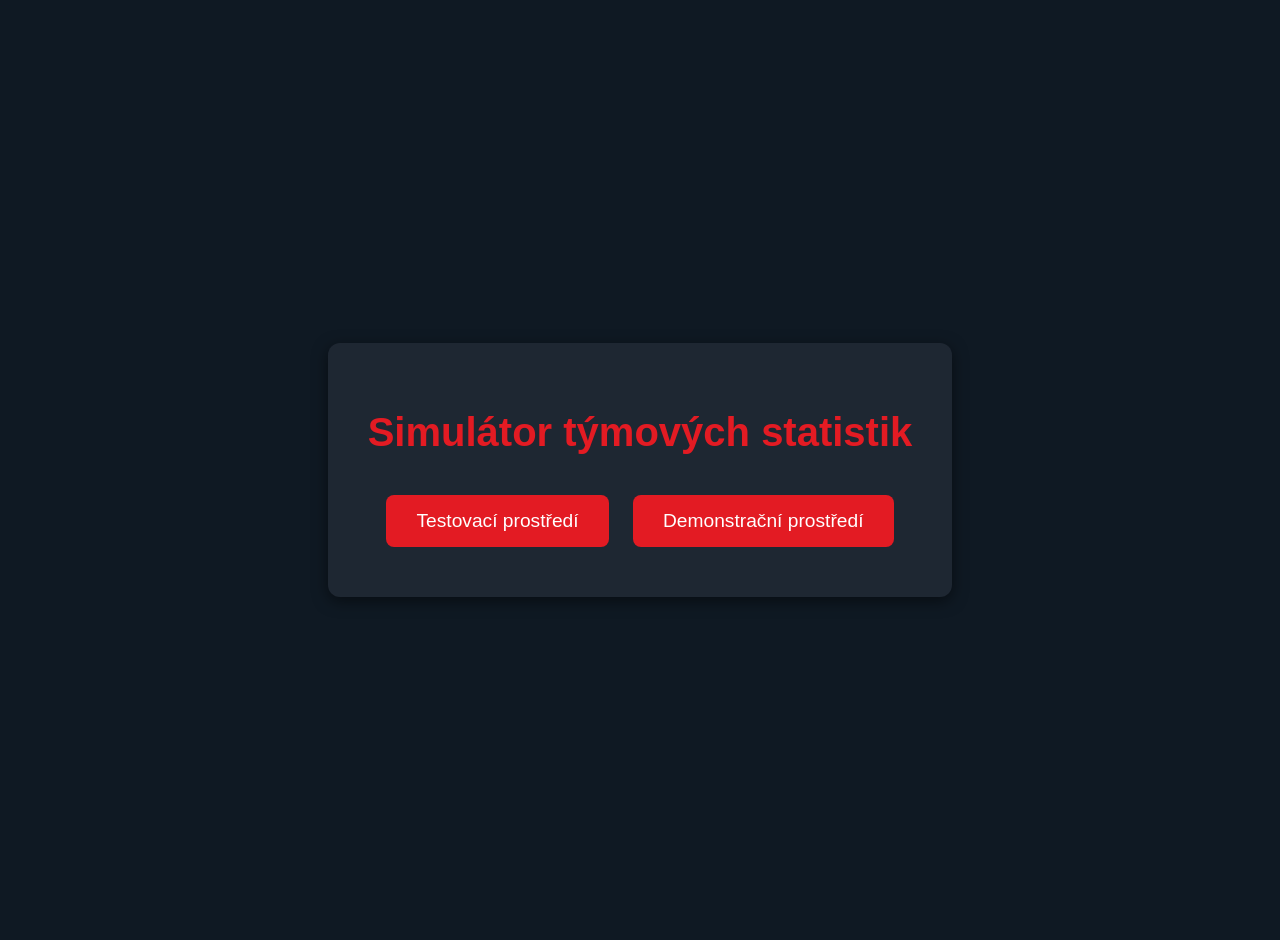
==== commit f1898c66: "Add files via upload" ====
--- a/index.html
+++ b/index.html
@@ -3,733 +3,55 @@
 <head>
     <meta charset="UTF-8">
     <meta name="viewport" content="width=device-width, initial-scale=1.0">
-    <title>Stats Thermometer Simulator</title>
+    <title>Simulátor týmových statistik</title>
     <style>
         body {
             font-family: -apple-system, BlinkMacSystemFont, "Segoe UI", Roboto, Helvetica, Arial, sans-serif;
-            background-color: #0f1923; /* Tmavé pozadí jako na screenu */
+            background-color: #0f1923;
             color: white;
             display: flex;
             flex-direction: column;
             align-items: center;
-            /* Removed justify-content: center and height: 100vh */
-            min-height: 100vh; /* Ensure it takes at least 100vh, but can grow */
+            justify-content: center;
+            min-height: 100vh;
             margin: 0;
-            font-size: 0.8em; /* Global font size reduction */
-            padding-top: 20px; /* Add some top padding */
+            padding: 20px;
         }
-
-        /* Styles for the main container holding two simulators */
-        #app-container {
-            display: grid; /* Changed to grid */
-            grid-template-columns: 1fr 1fr; /* Two equal columns */
-            gap: 30px; /* Reduced gap slightly for 80% scale */
-            padding: 15px; /* Reduced padding */
-            box-sizing: border-box;
-            width: 100%;
-            max-width: 960px; /* Scaled down to 80% of 1200px */
+        .container {
+            text-align: center;
+            background: #1e2732;
+            padding: 40px;
+            border-radius: 12px;
+            box-shadow: 0 4px 15px rgba(0,0,0,0.5);
         }
-
-        .simulator-instance {
-            display: flex;
-            flex-direction: column;
-            align-items: center;
-            width: 100%; /* Fill the grid cell */
-            box-sizing: border-box; /* Include padding in width */
-            max-width: none; /* Remove previous max-width */
-            /* Add border for visual separation */
-            border: 1px solid #2c3e50;
-            border-radius: 12px;
-            padding: 20px;
-            background: #1e2732;
+        h1 {
+            font-size: 2.5em;
+            margin-bottom: 30px;
+            color: #e31b23; /* Red highlight */
         }
-
-        .simulator-title {
-            font-size: 1.5em;
-            font-weight: bold;
-            margin-bottom: 20px;
-            color: #eee;
-            text-align: center;
-            display: flex; /* To align title and icon */
-            align-items: center;
-            justify-content: center;
-            gap: 10px; /* Space between title and icon */
+        .nav-button {
+            display: inline-block;
+            background-color: #e31b23;
+            color: white;
+            padding: 15px 30px;
+            margin: 10px;
+            border: none;
+            border-radius: 8px;
+            font-size: 1.2em;
+            cursor: pointer;
+            text-decoration: none;
+            transition: background-color 0.3s ease;
         }
-
-        .info-icon {
-            position: relative;
-            display: inline-flex; /* Use inline-flex for proper alignment */
-            width: 20px;
-            height: 20px;
-            border-radius: 50%;
-            background-color: #2c3e50; /* Dark grey background */
-            color: #eee;
-            font-size: 0.8em;
-            font-weight: bold;
-            justify-content: center;
-            align-items: center;
-            cursor: pointer;
-            transition: background-color 0.2s ease;
+        .nav-button:hover {
+            background-color: #ff3333;
         }
-
-        .info-icon:hover {
-            background-color: #34495e; /* Slightly lighter on hover */
-        }
-
-        .tooltip-text {
-            visibility: hidden;
-            width: 250px;
-            background-color: #333;
-            color: #fff;
-            text-align: left;
-            border-radius: 6px;
-            padding: 10px;
-            position: absolute;
-            z-index: 10;
-            top: 125%; /* Position below the icon */
-            
-            /* Default: centered */
-            left: 50%;
-            transform: translateX(-50%); 
-
-            opacity: 0;
-            transition: opacity 0.3s;
-            font-size: 0.8em;
-            box-shadow: 0 4px 15px rgba(0,0,0,0.5);
-            pointer-events: none;
-        }
-
-        /* Adjust tooltip for icons in the right column */
-        #app-container > .simulator-instance:nth-child(2) .info-icon .tooltip-text, /* Top right */
-        #app-container > .simulator-instance:nth-child(4) .info-icon .tooltip-text { /* Bottom right */
-            left: auto; /* Reset left */
-            right: 0; /* Align to the right edge of the info-icon */
-            transform: translateX(0); /* Reset transform */
-        }
-
-        .info-icon:hover .tooltip-text {
-            visibility: visible;
-            opacity: 1;
-        }
-
-        /* Arrow for the tooltip */
-        .tooltip-text::after {
-            content: "";
-            position: absolute;
-            bottom: 100%; /* Position above the tooltip, pointing upwards */
-            left: 50%;
-            margin-left: -5px;
-            border-width: 5px;
-            border-style: solid;
-            border-color: transparent transparent #333 transparent; /* Arrow points up */
-        }
-
-        /* Adjust tooltip arrow for icons in the right column */
-        #app-container > .simulator-instance:nth-child(2) .info-icon .tooltip-text::after, /* Top right */
-        #app-container > .simulator-instance:nth-child(4) .info-icon .tooltip-text::after { /* Bottom right */
-            left: auto; /* Reset left */
-            right: 5px; /* Position arrow from the right */
-            margin-left: 0; /* Reset margin-left */
-        }
-
-
-        .controls {
-            background: #1e2732; /* Keep dark background, but this is now inside .simulator-instance background */
-            padding: 20px;
-            border-radius: 12px;
-            margin-bottom: 40px;
-            width: 100%; /* Make controls responsive within simulator instance */
-            max-width: 300px; /* Retain visual size of controls */
-            box-shadow: 0 4px 15px rgba(0,0,0,0.3);
-        }
-
-        .control-group {
-            margin-bottom: 15px;
-        }
-
-        label {
-            display: block;
-            margin-bottom: 5px;
-            font-size: 0.9em;
-            color: #ccc;
-        }
-
-        input[type="range"] {
-            width: 100%;
-            cursor: pointer;
-        }
-
-        .values-display {
-            display: flex;
-            justify-content: space-between;
-            margin-bottom: 5px;
-            font-weight: bold;
-        }
-
-        /* --- VIZUALIZACE TEPLOMĚRU --- */
-        .stat-row {
-            width: 100%; /* Make stat-row responsive within simulator instance */
-            max-width: 500px; /* Retain visual size of stat-row */
-            margin-bottom: 20px;
-        }
-
-        .stat-title {
-            text-align: center;
-            font-weight: bold;
-            margin-bottom: 8px;
-            text-transform: uppercase;
-            font-size: 0.85em;
-            letter-spacing: 1px;
-        }
-
-        .bar-container {
-            display: flex;
-            align-items: center;
-            height: 12px; /* Výška baru */
-            background-color: #0f1923;
-            border-radius: 6px;
-            overflow: hidden;
-            position: relative;
-        }
-
-        /* Pozadí pro prázdná místa (volitelné) */
-        .bar-bg {
-            position: absolute;
-            top: 0; left: 0; right: 0; bottom: 0;
-            background: #2c3e50;
-            z-index: 0;
-            border-radius: 6px;
-        }
-
-        .bar {
-            height: 100%;
-            transition: width 0.3s ease; /* Animace změny */
-            z-index: 1;
-        }
-
-        .bar-home {
-            background-color: #e31b23; /* Červená */
-        }
-
-        .bar-away {
-            background-color: #ffffff; /* Bílá */
-        }
-
-        /* New styles for segments to make bars grow from center */
-        .bar-segment {
-            height: 100%;
-            display: flex;
-            flex: 1; /* Each takes 50% width of the container */
-            align-items: center;
-        }
-        .bar-segment.left {
-            justify-content: flex-end; /* Bar grows from right to left (towards center) */
-            padding-right: 2px; /* For the middle gap */
-        }
-        .bar-segment.right {
-            justify-content: flex-start; /* Bar grows from left to right (towards center) */
-            padding-left: 2px; /* For the middle gap */
-        }
-
-        .numbers {
-            display: flex;
-            justify-content: space-between;
-            margin-top: 5px;
-            font-weight: bold;
-            font-size: 1.1em;
-        }
-
-        /* New styles for team input sections */
-        .team-inputs {
-            background: #1e2732;
-            padding: 15px;
-            border-radius: 8px;
-            margin-top: 15px;
-            box-shadow: 0 2px 10px rgba(0,0,0,0.3);
-            width: 100%; /* Make team inputs fill their container */
-            box-sizing: border-box; /* Include padding in width */
-        }
-
-        .team-inputs h3 {
-            margin-top: 0;
-            margin-bottom: 10px;
-            color: #ccc;
-            text-align: center;
-        }
-
-        .input-group {
-            display: flex;
-            justify-content: space-between;
-            align-items: center;
-            margin-bottom: 10px;
-        }
-
-        .input-group label {
-            flex-basis: 40%;
-            margin-bottom: 0;
-            font-size: 1em;
-        }
-
-        .input-group input[type="number"] {
-            flex-basis: 55%;
-            padding: 8px;
-            border: 1px solid #444;
-            border-radius: 4px;
-            background-color: #0f1923;
-            color: white;
-            font-size: 1em;
-        }
-
-        /* Styles for Nested Bars */
-        .nested-bar-container { /* This is the outer most container for the whole bar visualization */
-            height: 20px; /* Slightly taller for nested effect */
-            background-color: transparent; /* Changed to transparent, segments will define background */
-            border-radius: 6px;
-            overflow: hidden;
-            display: flex;
-            align-items: center;
-        }
-
-        .nested-bar-segment { /* Contains one outer bar */
-            height: 100%;
-            display: flex;
-            flex: 1;
-            align-items: center;
-            position: relative; /* Context for absolute positioning of outer/inner if needed, but inner is relative to outer */
-            overflow: hidden; /* Ensure inner bar is clipped by outer bar's boundary */
-        }
-
-        .nested-bar-outer { /* Bar A: Total Attempts */
-            background-color: #555; /* Darker grey for total attempts */
-            height: 100%;
-            position: relative; /* Context for inner bar */
-            width: 0%; /* Initial width set by JS */
-            transition: width 0.3s ease;
-            display: flex; /* To contain inner bar */
-            align-items: center;
-            /* Debugging styles */
-            /* min-width: 5px; */ 
-            /* border: 1px solid blue; */ 
-        }
-
-        .nested-bar-inner { /* Bar B: Successful Attempts, inside outer bar */
-            height: 100%;
-            position: absolute; /* Position within its parent (.nested-bar-outer) */
-            top: 0;
-            width: 0%; /* Initial width set by JS */
-            transition: width 0.3s ease;
-            z-index: 2;
-            /* No debugging min-width, border */
-            /* Removed temporary green background, will be set dynamically by JS */
-        }
-
-        /* Adjust positioning for left segment's outer/inner bars */
-        .nested-bar-segment.left .nested-bar-outer,
-        .nested-bar-segment.left .nested-bar-inner {
-            transform-origin: right;
-            right: 0;
-            left: auto; /* Push to the right edge of its parent */
-            border-top-right-radius: 0;
-            border-bottom-right-radius: 0;
-            border-top-left-radius: 6px;
-            border-bottom-left-radius: 6px;
-        }
-        
-        .nested-bar-segment.right .nested-bar-outer,
-        .nested-bar-segment.right .nested-bar-inner {
-            transform-origin: left;
-            left: 0;
-            right: auto;
-            border-top-left-radius: 0;
-            border-bottom-left-radius: 0;
-            border-top-right-radius: 6px;
-            border-bottom-right-radius: 6px;
-        }
-
     </style>
 </head>
 <body>
-
-    <div id="app-container"></div>
-
-    <script>
-        // Modified update function to accept instanceId
-        function update(instanceId) {
-            // Helper function to get element by ID with instanceId suffix
-            const getEl = (id) => document.getElementById(id + instanceId);
-
-            // 1. Získání hodnot z nových textových polí
-            const homeSuccessful = parseInt(getEl('homeSuccessful').value) || 0;
-            const homeTotal = parseInt(getEl('homeTotal').value) || 0;
-            const awaySuccessful = parseInt(getEl('awaySuccessful').value) || 0;
-            const awayTotal = parseInt(getEl('awayTotal').value) || 0;
-
-            // Ensure total attempts are not zero to avoid division by zero
-            const safeHomeTotal = homeTotal === 0 ? 1 : homeTotal;
-            const safeAwayTotal = awayTotal === 0 ? 1 : awayTotal;
-
-            // Calculate percentages
-            const homePercentage = (homeSuccessful / safeHomeTotal) * 100;
-            const awayPercentage = (awaySuccessful / safeAwayTotal) * 100;
-
-            // Update textů pro složené statistiky
-            // displayHomePercentage and displayAwayPercentage exist for all instances
-            getEl('displayHomePercentage').innerText = `${homePercentage.toFixed(0)}%`;
-            getEl('displayAwayPercentage').innerText = `${awayPercentage.toFixed(0)}%`;
-
-            if (instanceId === '3') {
-                // For instance 3 (Nested Bars)
-                // "Efektivita" bar uses displayHomeComposite/AwayComposite to show total attempts.
-                // It should show Successful/Total ratio
-                getEl('displayHomeComposite').innerText = `${homeSuccessful}/${homeTotal}`;
-                getEl('displayAwayComposite').innerText = `${awaySuccessful}/${awayTotal}`;
-                // displayHomeSuccessfulValue and displayAwaySuccessfulValue do not exist for instance 3
-            } else {
-                // For instances 1, 2, 4 (Normal Bars)
-                getEl('displayHomeComposite').innerText = homeTotal;
-                getEl('displayAwayComposite').innerText = awayTotal;
-                getEl('displayHomeSuccessfulValue').innerText = homeSuccessful;
-                getEl('displayAwaySuccessfulValue').innerText = awaySuccessful;
-            }
-
-            let widthHomeTotal = 0;
-            let widthAwayTotal = 0;
-            let widthHomeSuccessful = 0;
-            let widthAwaySuccessful = 0;
-            let widthHomePercentage = 0; // New width variable
-            let widthAwayPercentage = 0; // New width variable
-
-            // --- Logika škálování pro různé instance ---
-            if (instanceId === '1') {
-                // LOGIKA pro horní teploměr (Podle celkových pokusů) - Lineární podíl z celku
-                const totalAllAttempts = homeTotal + awayTotal;
-                if (totalAllAttempts === 0) {
-                    widthHomeTotal = 0;
-                    widthAwayTotal = 0;
-                } else {
-                    widthHomeTotal = (homeTotal / totalAllAttempts) * 100;
-                    widthAwayTotal = (awayTotal / totalAllAttempts) * 100;
-                }
-
-                // LOGIKA pro dolní teploměr (Podle úspěšných pokusů) - Lineární podíl z celku
-                const totalAllSuccessful = homeSuccessful + awaySuccessful;
-                if (totalAllSuccessful === 0) {
-                    widthHomeSuccessful = 0;
-                    widthAwaySuccessful = 0;
-                } else {
-                    widthHomeSuccessful = (homeSuccessful / totalAllSuccessful) * 100;
-                    widthAwaySuccessful = (awaySuccessful / totalAllSuccessful) * 100;
-                }
-            } else if (instanceId === '2') {
-                // LOGIKA pro horní teploměr (Podle celkových pokusů) - Nelineární "Hype" škálování (Power Law)
-                const powerFactor = 2; // Nastavte faktor umocnění (např. 2 nebo 3)
-                const homeTotalPowered = Math.pow(homeTotal, powerFactor);
-                const awayTotalPowered = Math.pow(awayTotal, powerFactor);
-                const totalAllAttemptsPowered = homeTotalPowered + awayTotalPowered;
-                
-                if (totalAllAttemptsPowered === 0) {
-                    widthHomeTotal = 0;
-                    widthAwayTotal = 0;
-                } else {
-                    widthHomeTotal = (homeTotalPowered / totalAllAttemptsPowered) * 100;
-                    widthAwayTotal = (awayTotalPowered / totalAllAttemptsPowered) * 100;
-                }
-
-                // LOGIKA pro dolní teploměr (Podle úspěšných pokusů) - Nelineární "Hype" škálování (Power Law)
-                const homeSuccessfulPowered = Math.pow(homeSuccessful, powerFactor);
-                const awaySuccessfulPowered = Math.pow(awaySuccessful, powerFactor);
-                const totalAllSuccessfulPowered = homeSuccessfulPowered + awaySuccessfulPowered;
-
-                if (totalAllSuccessfulPowered === 0) {
-                    widthHomeSuccessful = 0;
-                    widthAwaySuccessful = 0;
-                } else {
-                    widthHomeSuccessful = (homeSuccessfulPowered / totalAllSuccessfulPowered) * 100;
-                    widthAwaySuccessful = (awaySuccessfulPowered / totalAllSuccessfulPowered) * 100;
-                }
-            } else if (instanceId === '3') {
-                // LOGIKA pro vnořenou efektivitu (Nested Bars)
-                // Outer bar (Total Attempts) - Lineární podíl z celku (PROPORTIONAL SCALING)
-                const totalAllAttempts = homeTotal + awayTotal;
-                if (totalAllAttempts === 0) {
-                    widthHomeTotal = 0;
-                    widthAwayTotal = 0;
-                } else {
-                    widthHomeTotal = (homeTotal / totalAllAttempts) * 100;
-                    widthAwayTotal = (awayTotal / totalAllAttempts) * 100;
-                }
-
-                // Inner bar (Successful Attempts) - Represents successful % OF THE TOTAL ATTEMPTS
-                widthHomeSuccessful = homeTotal === 0 ? 0 : (homeSuccessful / homeTotal) * 100; 
-                widthAwaySuccessful = awayTotal === 0 ? 0 : (awaySuccessful / awayTotal) * 100; 
-                
-                // Cap widths at 100%
-                if (widthHomeTotal > 100) widthHomeTotal = 100;
-                if (widthAwayTotal > 100) widthAwayTotal = 100;
-                if (widthHomeSuccessful > 100) widthHomeSuccessful = 100; 
-                if (widthAwaySuccessful > 100) widthAwaySuccessful = 100; 
-            } else if (instanceId === '4') {
-                // LOGIKA pro logaritmické škálování
-                // Pro zabránění log(0) a aby malé hodnoty nebyly nulové, použijeme log(value + 1)
-                const homeTotalLog = Math.log(homeTotal + 1);
-                const awayTotalLog = Math.log(awayTotal + 1);
-                const totalAllAttemptsLog = homeTotalLog + awayTotalLog;
-
-                if (totalAllAttemptsLog === 0) {
-                    widthHomeTotal = 0;
-                    widthAwayTotal = 0;
-                } else {
-                    widthHomeTotal = (homeTotalLog / totalAllAttemptsLog) * 100;
-                    widthAwayTotal = (awayTotalLog / totalAllAttemptsLog) * 100;
-                }
-
-                const homeSuccessfulLog = Math.log(homeSuccessful + 1);
-                const awaySuccessfulLog = Math.log(awaySuccessful + 1);
-                const totalAllSuccessfulLog = homeSuccessfulLog + awaySuccessfulLog;
-
-                if (totalAllSuccessfulLog === 0) {
-                    widthHomeSuccessful = 0;
-                    widthAwaySuccessful = 0;
-                } else {
-                    widthHomeSuccessful = (homeSuccessfulLog / totalAllSuccessfulLog) * 100;
-                    widthAwaySuccessful = (awaySuccessfulLog / totalAllSuccessfulLog) * 100;
-                }
-            }
-
-
-            // LOGIKA pro třetí teploměr (Podle % úspěšnosti) - Stejná pro obě instance
-            widthHomePercentage = homePercentage;
-            widthAwayPercentage = awayPercentage;
-
-            // Cap at 100%
-            if (widthHomePercentage > 100) widthHomePercentage = 100;
-            if (widthAwayPercentage > 100) widthAwayPercentage = 100;
-
-
-            // Aplikace do CSS (změněno pro tři bary)
-            // Dynamická změna barev podle větší hodnoty pro horní bar (Podle celkových pokusů)
-            if (instanceId !== '3') { // Only apply this color logic to non-nested total bars
-                if (homeTotal > awayTotal) {
-                    getEl('barHomeTotal').style.backgroundColor = '#e31b23'; // Červená
-                    getEl('barAwayTotal').style.backgroundColor = '#ffffff'; // Bílá
-                } else if (awayTotal > homeTotal) {
-                    getEl('barHomeTotal').style.backgroundColor = '#ffffff'; // Bílá
-                    getEl('barAwayTotal').style.backgroundColor = '#e31b23'; // Červená
-                } else { // homeTotal == awayTotal
-                    getEl('barHomeTotal').style.backgroundColor = '#ffffff'; // Bílá
-                    getEl('barAwayTotal').style.backgroundColor = '#ffffff'; // Bílá
-                }
-            }
-
-
-            // Dynamická změna barev podle větší hodnoty pro druhý bar (Podle úspěšných pokusů)
-            if (instanceId !== '3') { // Only apply this color logic to non-nested successful bars
-                if (homeSuccessful > awaySuccessful) {
-                    getEl('barHomeSuccessful').style.backgroundColor = '#e31b23'; // Červená
-                    getEl('barAwaySuccessful').style.backgroundColor = '#ffffff'; // Bílá
-                } else if (awaySuccessful > homeSuccessful) {
-                    getEl('barHomeSuccessful').style.backgroundColor = '#ffffff'; // Bílá
-                    getEl('barAwaySuccessful').style.backgroundColor = '#e31b23'; // Červená
-                } else { // homeSuccessful == awaySuccessful
-                    getEl('barHomeSuccessful').style.backgroundColor = '#ffffff'; // Bílá
-                    getEl('barAwaySuccessful').style.backgroundColor = '#ffffff'; // Bílá
-                }
-            }
-            
-
-            // Dynamická změna barev podle větší hodnoty pro třetí bar (Podle % úspěšnosti)
-            if (homePercentage > awayPercentage) {
-                getEl('barHomePercentage').style.backgroundColor = '#e31b23'; // Červená
-                getEl('barAwayPercentage').style.backgroundColor = '#ffffff'; // Bílá
-            } else if (awayPercentage > homePercentage) {
-                getEl('barHomePercentage').style.backgroundColor = '#ffffff'; // Bílá
-                getEl('barAwayPercentage').style.backgroundColor = '#e31b23'; // Červená
-            } else { // homePercentage == awaySuccessful
-                getEl('barHomePercentage').style.backgroundColor = '#ffffff'; // Bílá
-                getEl('barAwayPercentage').style.backgroundColor = '#ffffff'; // Bílá
-            }
-
-            // If it's a nested bar, apply widths to nested elements
-            if (instanceId === '3') {
-                getEl('nestedBarHomeTotal').style.width = widthHomeTotal + '%'; // Outer bar
-                getEl('nestedBarAwayTotal').style.width = widthAwayTotal + '%'; // Outer bar
-
-                getEl('nestedBarHomeSuccessful').style.width = widthHomeSuccessful + '%'; // Inner bar
-                getEl('nestedBarAwaySuccessful').style.width = widthAwaySuccessful + '%'; // Inner bar
-
-                // Color for nested bars, which is handled here directly since they have specific names
-                getEl('nestedBarHomeTotal').style.backgroundColor = '#555'; // Fixed grey for outer bar
-                getEl('nestedBarAwayTotal').style.backgroundColor = '#555'; // Fixed grey for outer bar
-
-                if (homeSuccessful > awaySuccessful) {
-                    getEl('nestedBarHomeSuccessful').style.backgroundColor = '#e31b23'; // Red for winning inner bar
-                    getEl('nestedBarAwaySuccessful').style.backgroundColor = '#ffffff'; // White for losing inner bar
-                } else if (awaySuccessful > homeSuccessful) {
-                    getEl('nestedBarHomeSuccessful').style.backgroundColor = '#ffffff'; // White for losing inner bar
-                    getEl('nestedBarAwaySuccessful').style.backgroundColor = '#e31b23'; // Red for winning inner bar
-                } else { // homeSuccessful == awaySuccessful
-                    getEl('nestedBarHomeSuccessful').style.backgroundColor = '#ffffff'; // White
-                    getEl('nestedBarAwaySuccessful').style.backgroundColor = '#ffffff'; // White
-                }
-
-            } else { // Normal bars (instance 1, 2, 4)
-                getEl('barHomeTotal').style.width = widthHomeTotal + '%';
-                getEl('barAwayTotal').style.width = widthAwayTotal + '%';
-                getEl('barHomeSuccessful').style.width = widthHomeSuccessful + '%';
-                getEl('barAwaySuccessful').style.width = widthAwaySuccessful + '%';
-            }
-            getEl('barHomePercentage').style.width = widthHomePercentage + '%'; // New width application
-            getEl('barAwayPercentage').style.width = widthAwayPercentage + '%'; // New width application
-        }
-
-        // Function to generate simulator HTML with unique IDs and a title
-        function generateSimulator(instanceId, title) {
-            const nestedBarHtml = `
-                    <div class="stat-row">
-                        <div class="stat-title">Pokusy</div> <!-- Changed from Efektivita to Pokusy -->
-                        <div class="numbers">
-                            <span id="displayHomeComposite${instanceId}">0</span>
-                            <span id="displayAwayComposite${instanceId}">0</span>
-                        </div>
-                        <div class="bar-container nested-bar-container">
-                            <div class="bar-bg"></div> <!-- Added bar-bg -->
-                            <div class="bar-segment left nested-bar-segment">
-                                <div class="nested-bar-outer" id="nestedBarHomeTotal${instanceId}">
-                                    <div class="nested-bar-inner" id="nestedBarHomeSuccessful${instanceId}"></div>
-                                </div>
-                            </div>
-                            <div class="bar-segment right nested-bar-segment">
-                                <div class="nested-bar-outer" id="nestedBarAwayTotal${instanceId}">
-                                    <div class="nested-bar-inner" id="nestedBarAwaySuccessful${instanceId}"></div>
-                                </div>
-                            </div>
-                        </div>
-                    </div>
-                    `;
-
-            const normalBarsHtml = `
-                    <div class="stat-row">
-                        <div class="stat-title">Podle celkových pokusů</div>
-                        
-                        <div class="numbers">
-                            <span id="displayHomeComposite${instanceId}">0</span>
-                            <span id="displayAwayComposite${instanceId}">0</span>
-                        </div>
-
-                        <div class="bar-container">
-                            <div class="bar-bg"></div>
-                            <div class="bar-segment left">
-                                <div class="bar bar-home" id="barHomeTotal${instanceId}"></div>
-                            </div>
-                            <div class="bar-segment right">
-                                <div class="bar bar-away" id="barAwayTotal${instanceId}"></div>
-                            </div>
-                        </div>
-                    </div>
-
-                    <div class="stat-row">
-                        <div class="stat-title">Podle úspěšných pokusů</div>
-                        
-                        <div class="numbers">
-                            <span id="displayHomeSuccessfulValue${instanceId}">0</span>
-                            <span id="displayAwaySuccessfulValue${instanceId}">0</span>
-                        </div>
-
-                        <div class="bar-container">
-                            <div class="bar-bg"></div>
-                            <div class="bar-segment left">
-                                <div class="bar bar-home" id="barHomeSuccessful${instanceId}"></div>
-                            </div>
-                            <div class="bar-segment right">
-                                <div class="bar bar-away" id="barAwaySuccessful${instanceId}"></div>
-                            </div>
-                        </div>
-                    </div>
-                    `;
-
-            return `
-                <div class="simulator-instance">
-                    <h2 class="simulator-title">${title} <!-- Added title here -->
-                        ${instanceId === '2' ? `
-                        <span class="info-icon">i
-                            <span class="tooltip-text">Tento simulátor používá nelineární 'Hype' škálování (Power Law) pro zobrazení dominance. Hodnoty jsou umocněny (na druhou), aby se opticky zvýraznila převaha, i když je reálně menší. Např. poměr 11:9 (55% ku 45%) se vizuálně vykreslí jako 60% ku 40%.</span>
-                        </span>
-                        ` : ''}
-                        ${instanceId === '3' ? `
-                        <span class="info-icon">i
-                            <span class="tooltip-text">Vnořená efektivita zobrazuje celkový počet pokusů jako tmavší podkladový pruh a úspěšné pokusy jako jasnější, barevný pruh vnořený uvnitř. Vizualizuje poměr úspěšnosti k celkovému počtu pokusů.</span>
-                        </span>
-                        ` : ''}
-                        ${instanceId === '4' ? `
-                        <span class="info-icon">i
-                            <span class="tooltip-text">Logaritmické škálování je vhodné pro statistiky s velkými rozdíly. I malé hodnoty dostanou viditelný pruh, zatímco obrovské hodnoty nepřesáhnou obrazovku. Používá se logaritmus hodnoty.</span>
-                        </span>
-                        ` : ''}
-                    </h2>
-                    <div class="controls">
-                        <div class="team-inputs">
-                            <h3>Home Team</h3>
-                            <div class="input-group">
-                                <label for="homeSuccessful${instanceId}">Successful:</label>
-                                <input type="number" id="homeSuccessful${instanceId}" value="0" oninput="update('${instanceId}')">
-                            </div>
-                            <div class="input-group">
-                                <label for="homeTotal${instanceId}">Total:</label>
-                                <input type="number" id="homeTotal${instanceId}" value="0" oninput="update('${instanceId}')">
-                            </div>
-                        </div>
-
-                        <div class="team-inputs">
-                            <h3>Away Team</h3>
-                            <div class="input-group">
-                                <label for="awaySuccessful${instanceId}">Successful:</label>
-                                <input type="number" id="awaySuccessful${instanceId}" value="0" oninput="update('${instanceId}')">
-                            </div>
-                            <div class="input-group">
-                                <label for="awayTotal${instanceId}">Total:</label>
-                                <input type="number" id="awayTotal${instanceId}" value="0" oninput="update('${instanceId}')">
-                            </div>
-                        </div>
-                    </div>
-
-                    ${instanceId === '3' ? nestedBarHtml : normalBarsHtml}
-
-                    <div class="stat-row">
-                        <div class="stat-title">Podle % úspěšnosti</div>
-                        
-                        <div class="numbers">
-                            <span id="displayHomePercentage${instanceId}">0%</span>
-                            <span id="displayAwayPercentage${instanceId}">0%</span>
-                        </div>
-
-                        <div class="bar-container">
-                            <div class="bar-bg"></div>
-                            <div class="bar-segment left">
-                                <div class="bar bar-home" id="barHomePercentage${instanceId}"></div>
-                            </div>
-                            <div class="bar-segment right">
-                                <div class="bar bar-away" id="barAwayPercentage${instanceId}"></div>
-                            </div>
-                        </div>
-                    </div>
-                </div>
-            `;
-        }
-
-        // Init: Generate two simulators and append them
-        document.addEventListener('DOMContentLoaded', () => {
-            const appContainer = document.getElementById('app-container');
-            appContainer.innerHTML = generateSimulator('1', 'Lineární podíl z celku'); // Pass title for first instance
-            appContainer.innerHTML += generateSimulator('2', 'Nelineární "Hype" škálování (Power Law)'); // Pass new title for second instance
-            appContainer.innerHTML += generateSimulator('3', 'Vnořená efektivita (Nested bars)'); // New simulator 3 with corrected title
-            appContainer.innerHTML += generateSimulator('4', 'Logaritmické škálování'); // New simulator 4
-
-            // Initial update for all instances
-            update('1');
-            update('2');
-            update('3');
-            update('4');
-        });
-    </script>
+    <div class="container">
+        <h1>Simulátor týmových statistik</h1>
+        <a href="testovaci_prostredi.html" class="nav-button">Testovací prostředí</a>
+        <a href="demonstracni_prostredi.html" class="nav-button">Demonstrační prostředí</a>
+    </div>
 </body>
 </html>
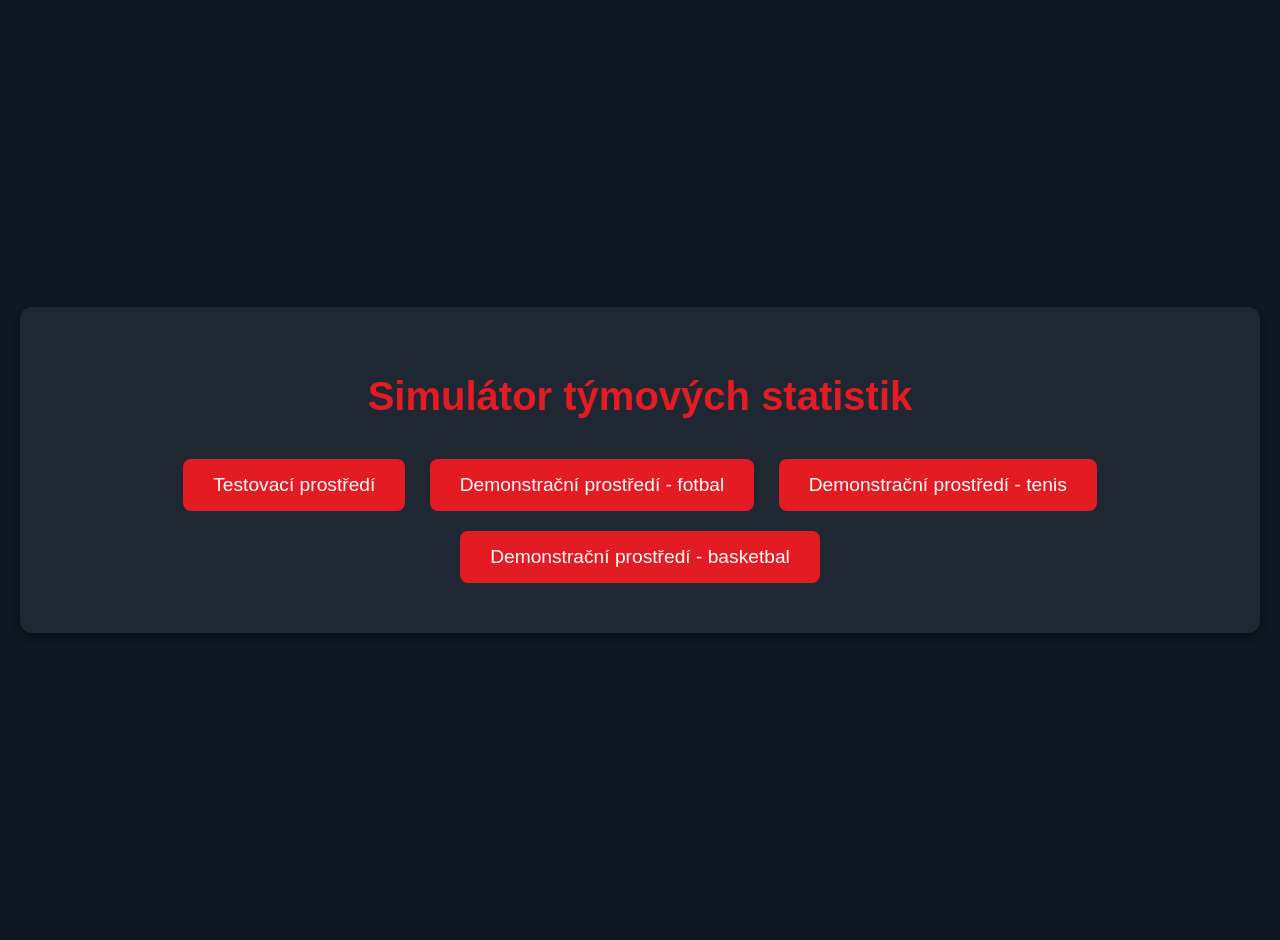
==== commit 1c63eb30: "Add files via upload" ====
--- a/index.html
+++ b/index.html
@@ -51,7 +51,9 @@
     <div class="container">
         <h1>Simulátor týmových statistik</h1>
         <a href="testovaci_prostredi.html" class="nav-button">Testovací prostředí</a>
-        <a href="demonstracni_prostredi.html" class="nav-button">Demonstrační prostředí</a>
+        <a href="demonstracni_prostredi_fotbal.html" class="nav-button">Demonstrační prostředí - fotbal</a>
+        <a href="demonstracni_prostredi_tenis.html" class="nav-button">Demonstrační prostředí - tenis</a>
+        <a href="demonstracni_prostredi_basketbal.html" class="nav-button">Demonstrační prostředí - basketbal</a>
     </div>
 </body>
 </html>
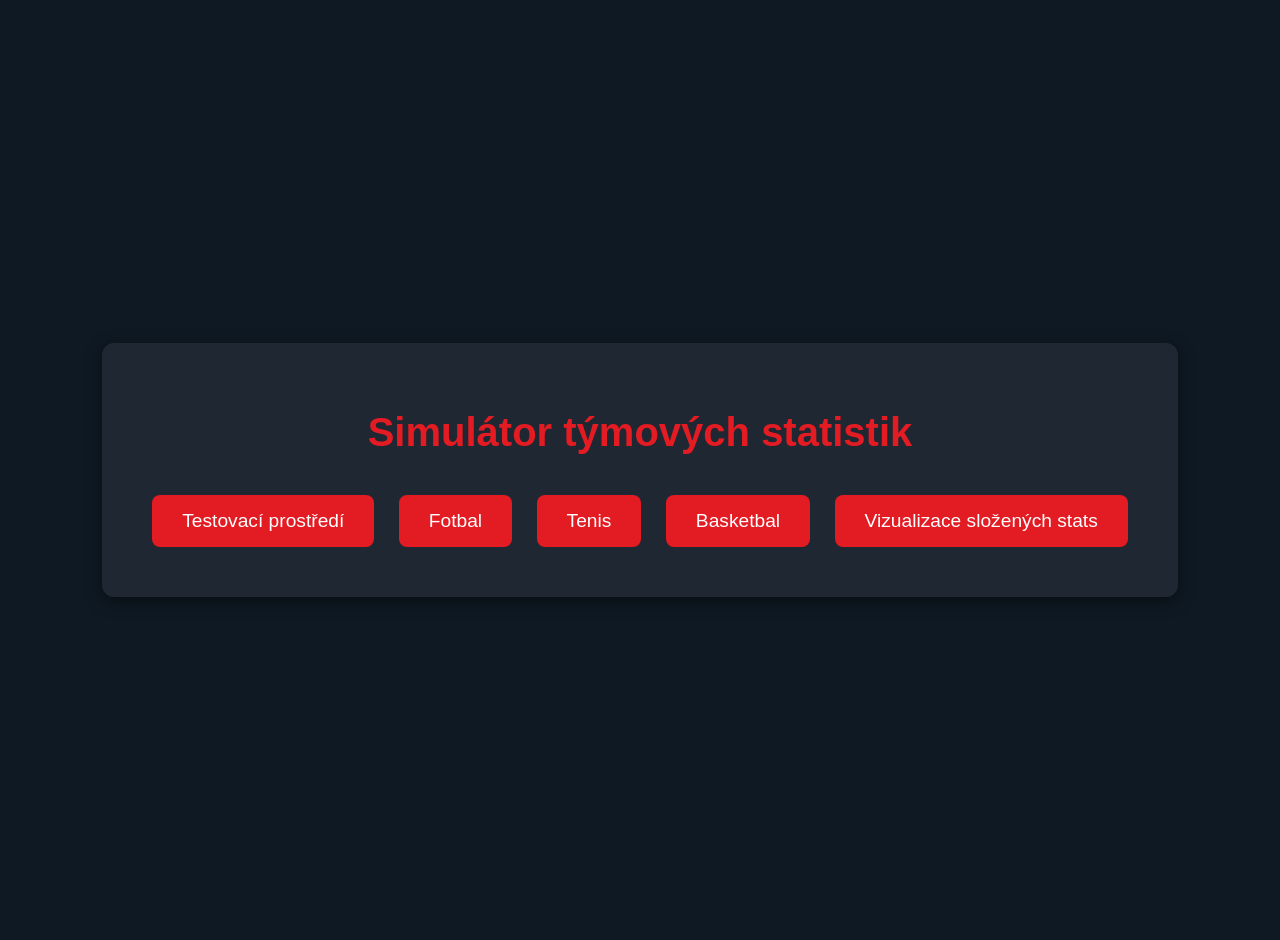
==== commit c3d4b0c6: "Add files via upload" ====
--- a/index.html
+++ b/index.html
@@ -51,9 +51,10 @@
     <div class="container">
         <h1>Simulátor týmových statistik</h1>
         <a href="testovaci_prostredi.html" class="nav-button">Testovací prostředí</a>
-        <a href="demonstracni_prostredi_fotbal.html" class="nav-button">Demonstrační prostředí - fotbal</a>
-        <a href="demonstracni_prostredi_tenis.html" class="nav-button">Demonstrační prostředí - tenis</a>
-        <a href="demonstracni_prostredi_basketbal.html" class="nav-button">Demonstrační prostředí - basketbal</a>
+        <a href="demonstracni_prostredi_fotbal.html" class="nav-button">Fotbal</a>
+        <a href="demonstracni_prostredi_tenis.html" class="nav-button">Tenis</a>
+        <a href="demonstracni_prostredi_basketbal.html" class="nav-button">Basketbal</a>
+        <a href="vizualizace_slozenych_stats.html" class="nav-button">Vizualizace složených stats</a>
     </div>
 </body>
 </html>
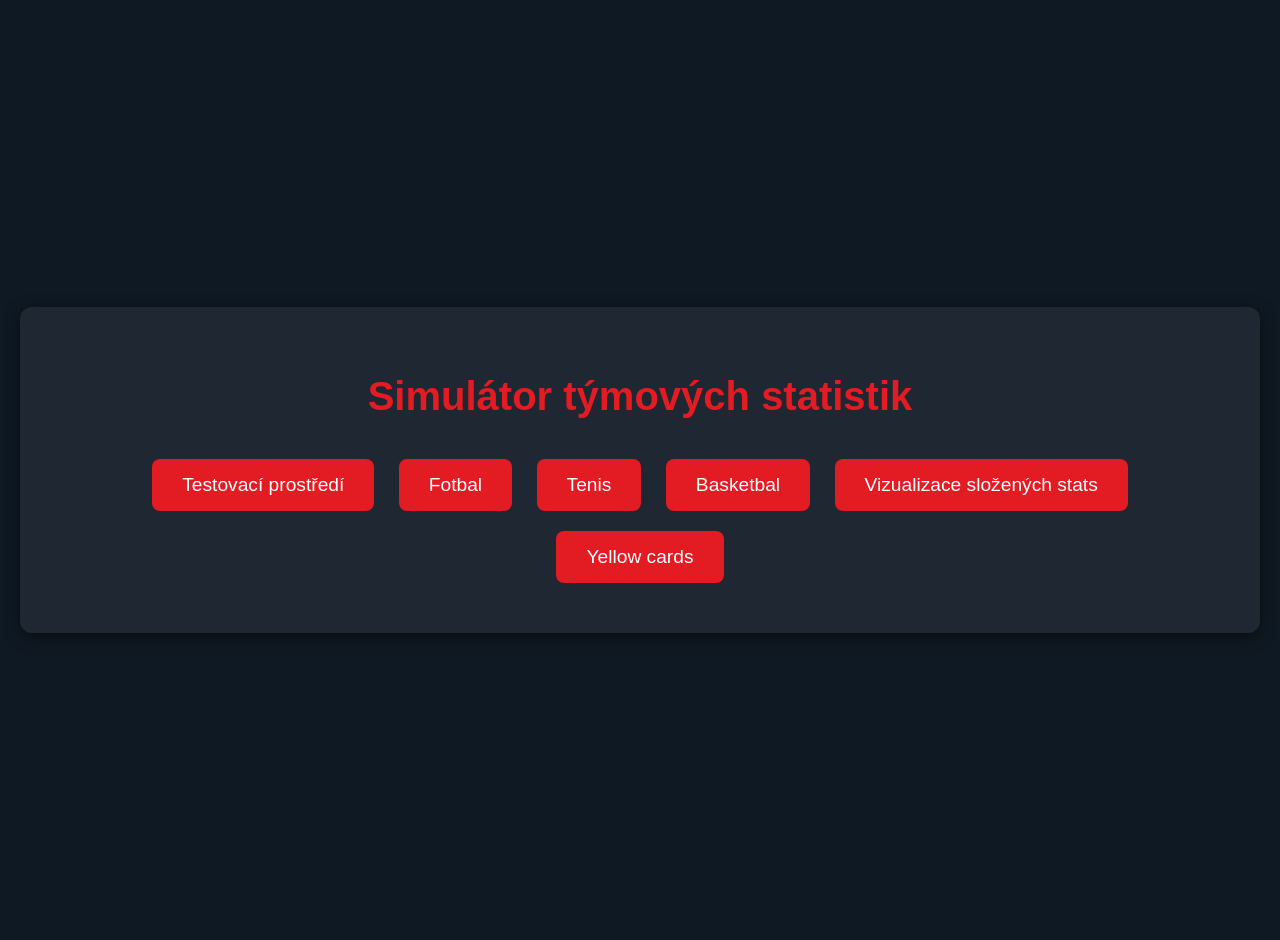
==== commit 864da726: "Add files via upload" ====
--- a/index.html
+++ b/index.html
@@ -55,6 +55,7 @@
         <a href="demonstracni_prostredi_tenis.html" class="nav-button">Tenis</a>
         <a href="demonstracni_prostredi_basketbal.html" class="nav-button">Basketbal</a>
         <a href="vizualizace_slozenych_stats.html" class="nav-button">Vizualizace složených stats</a>
+        <a href="yellow_cards_vizualizace.html" class="nav-button">Yellow cards</a>
     </div>
 </body>
 </html>
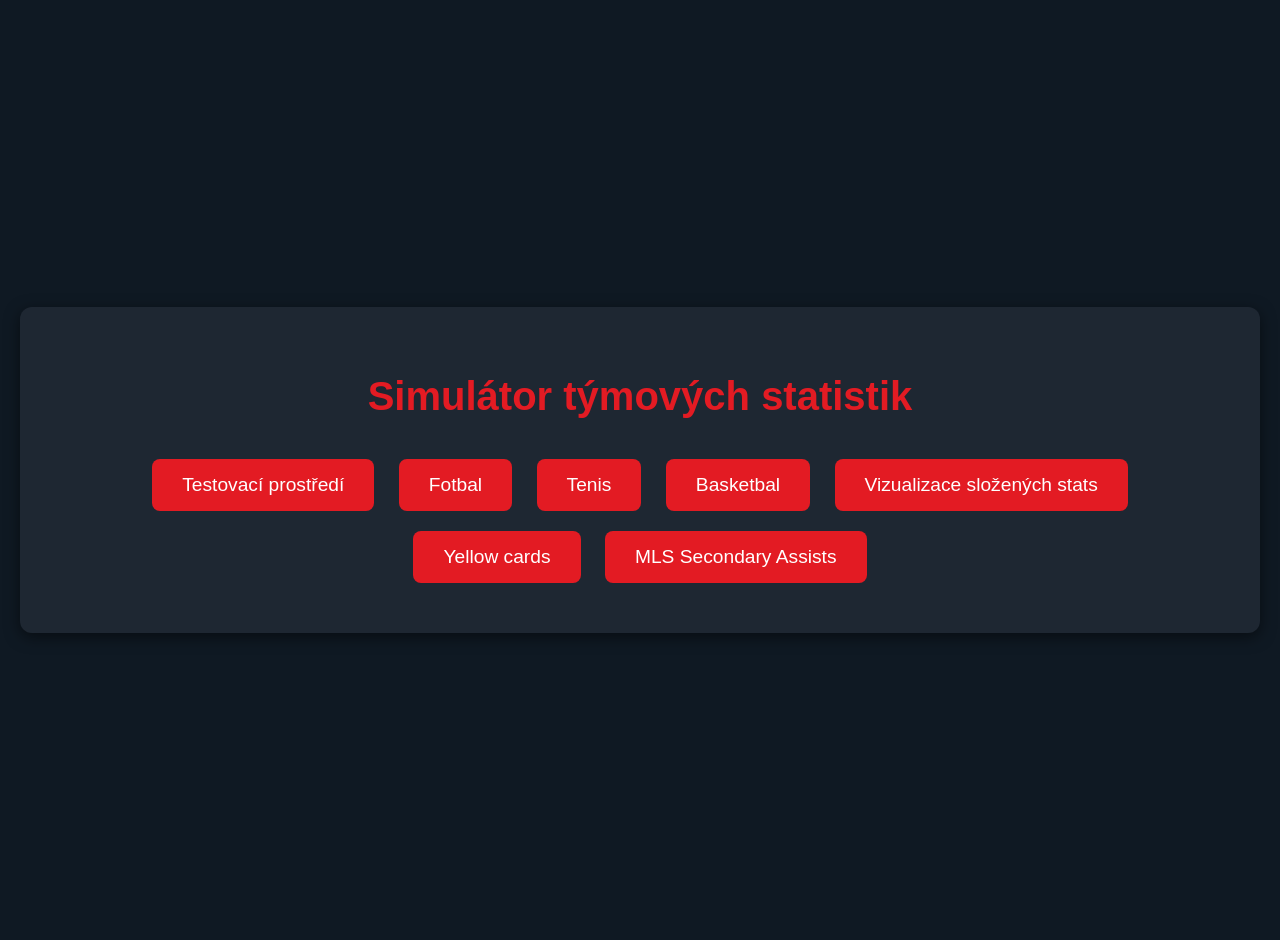
==== commit 1403363e: "Add files via upload" ====
--- a/index.html
+++ b/index.html
@@ -56,6 +56,7 @@
         <a href="demonstracni_prostredi_basketbal.html" class="nav-button">Basketbal</a>
         <a href="vizualizace_slozenych_stats.html" class="nav-button">Vizualizace složených stats</a>
         <a href="yellow_cards_vizualizace.html" class="nav-button">Yellow cards</a>
+        <a href="mls_secondary_assists.html" class="nav-button">MLS Secondary Assists</a>
     </div>
 </body>
 </html>
